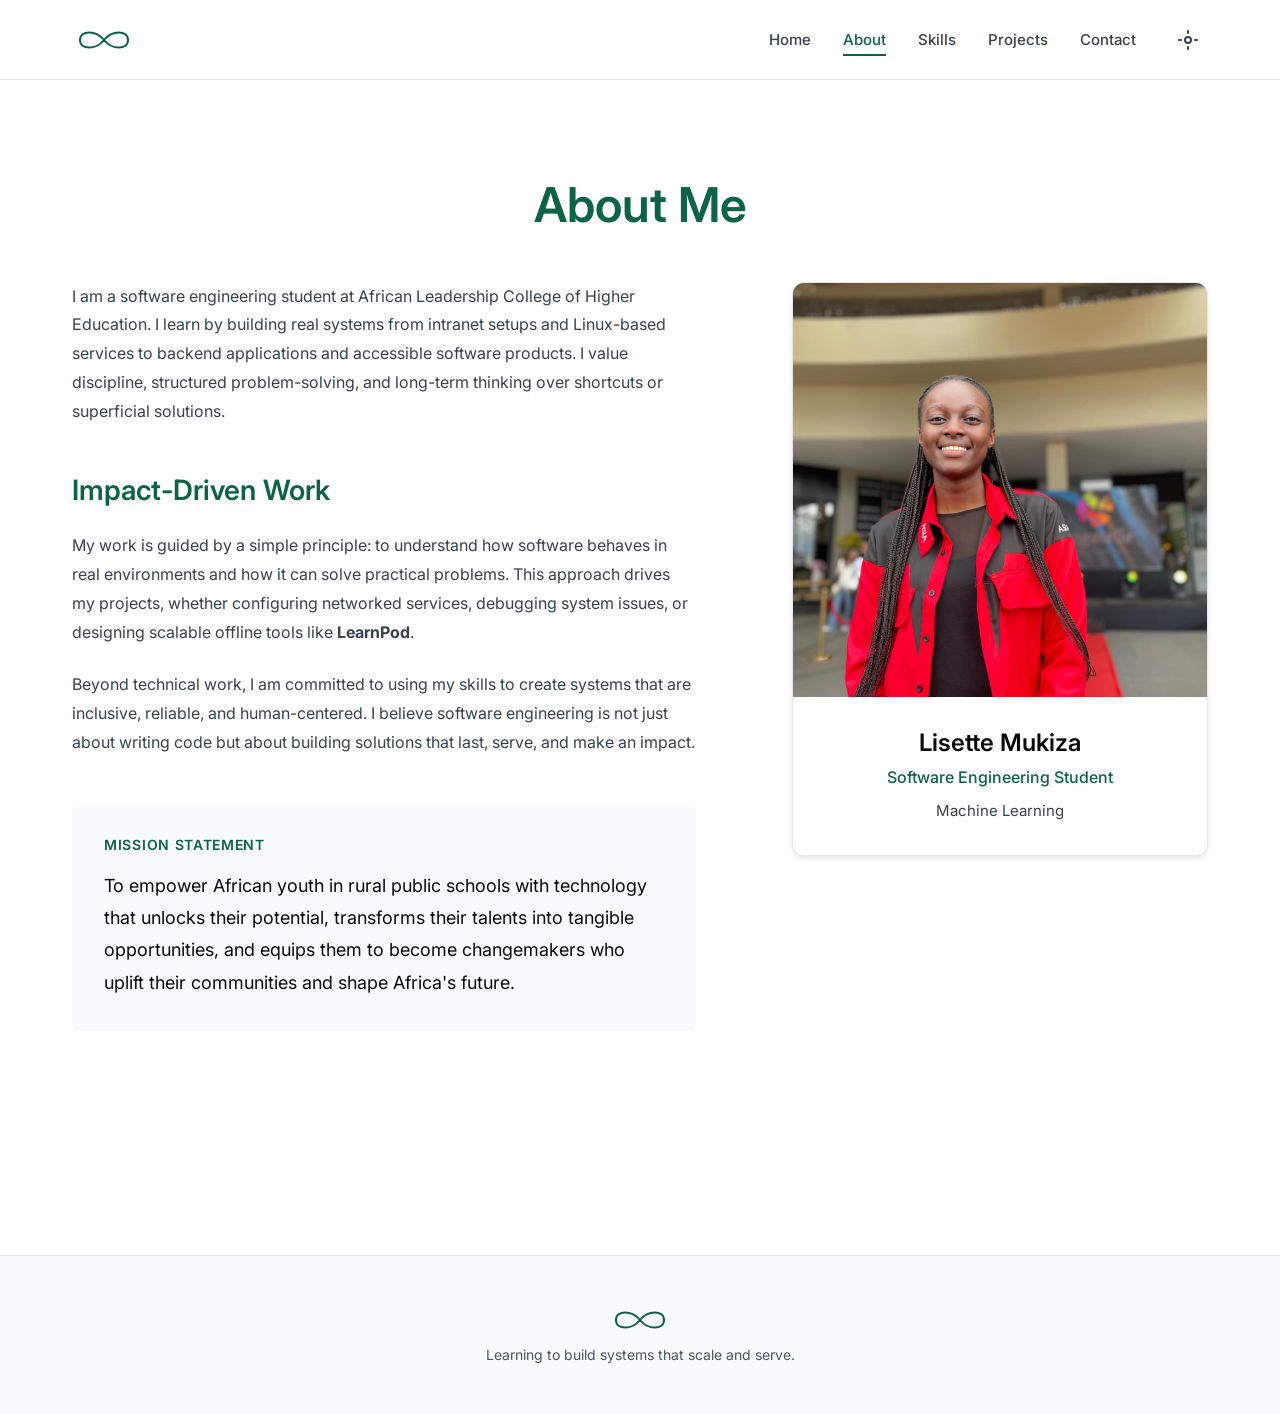
==== about.html @ 666b0af1 "Added all the need code and resources" ====
<!DOCTYPE html>
<html lang="en">
<head>
    <meta charset="UTF-8" />
    <meta name="viewport" content="width=device-width, initial-scale=1.0" />
    <title>About | Lisette</title>

    <link rel="stylesheet" href="styles/main.css" />
    <link rel="stylesheet" href="styles/themes.css" />

    <link rel="preconnect" href="https://fonts.googleapis.com" />
    <link rel="preconnect" href="https://fonts.gstatic.com" crossorigin />
    <link
        href="https://fonts.googleapis.com/css2?family=Inter:wght@300;400;500;600;700&display=swap"
        rel="stylesheet"
    />
</head>

<body>
    <nav class="nav">
        <div class="nav__container">
            <a href="index.html" class="nav__logo">
                <svg
                    width="64"
                    height="32"
                    viewBox="-32 -16 64 32"
                    xmlns="http://www.w3.org/2000/svg"
                >
                    <path
                        d="
                            M -24 0
                            C -24 -10 -8 -10 0 0
                            C 8 10 24 10 24 0
                            C 24 -10 8 -10 0 0
                            C -8 10 -24 10 -24 0
                        "
                        fill="none"
                        stroke="#0d6346"
                        stroke-width="2"
                        stroke-linecap="round"
                        stroke-linejoin="round"
                    />
                </svg>
            </a>

            <div class="nav__links">
                <a href="index.html" class="nav__link">Home</a>
                <a href="about.html" class="nav__link nav__link--active">About</a>
                <a href="skills.html" class="nav__link">Skills</a>
                <a href="projects.html" class="nav__link">Projects</a>
                <a href="contact.html" class="nav__link">Contact</a>

                <button
                    class="theme-toggle"
                    id="themeToggle"
                    aria-label="Toggle dark mode"
                >
                    <svg
                        class="theme-toggle__icon"
                        width="20"
                        height="20"
                        viewBox="0 0 20 20"
                    >
                        <g class="sun">
                            <circle
                                cx="10"
                                cy="10"
                                r="3"
                                stroke="currentColor"
                                stroke-width="2"
                                fill="none"
                            />
                            <line
                                x1="10"
                                y1="1"
                                x2="10"
                                y2="3"
                                stroke="currentColor"
                                stroke-width="2"
                                stroke-linecap="round"
                            />
                            <line
                                x1="10"
                                y1="17"
                                x2="10"
                                y2="19"
                                stroke="currentColor"
                                stroke-width="2"
                                stroke-linecap="round"
                            />
                            <line
                                x1="17"
                                y1="10"
                                x2="19"
                                y2="10"
                                stroke="currentColor"
                                stroke-width="2"
                                stroke-linecap="round"
                            />
                            <line
                                x1="1"
                                y1="10"
                                x2="3"
                                y2="10"
                                stroke="currentColor"
                                stroke-width="2"
                                stroke-linecap="round"
                            />
                        </g>

                        <path
                            class="moon"
                            d="M17 10.5C17 14.366 13.866 17.5 10 17.5C6.134 17.5 3 14.366 3 10.5C3 7.5 5 5 8 4C7 6 7 8 9 10C11 12 13 12 15 11C16 13.5 17 9 17 10.5Z"
                            fill="currentColor"
                            stroke="none"
                        />
                    </svg>
                </button>
            </div>
        </div>
    </nav>

    <main class="page">
        <div class="page__container">
            <h1 class="page__title">About Me</h1>

            <div class="about-grid">
                <div class="about-grid__content">
                    <div class="content-block">
                        <p>
                            I am a software engineering student at African Leadership College of Higher Education.
                            I learn by building real systems from intranet setups and Linux-based services to
                            backend applications and accessible software products. I value discipline, structured
                            problem-solving, and long-term thinking over shortcuts or superficial solutions.
                        </p>
                    </div>

                    <div class="content-block">
                        <h2 class="content-block__title">Impact-Driven Work</h2>

                        <p>
                            My work is guided by a simple principle: to understand how software behaves in real
                            environments and how it can solve practical problems. This approach drives my projects,
                            whether configuring networked services, debugging system issues, or designing scalable
                            offline tools like <strong>LearnPod</strong>.
                        </p>

                        <p>
                            Beyond technical work, I am committed to using my skills to create systems that are
                            inclusive, reliable, and human-centered. I believe software engineering is not just
                            about writing code but about building solutions that last, serve, and make an impact.
                        </p>
                    </div>

                    <div class="mission-box">
                        <h3 class="mission-box__label">Mission Statement</h3>
                        <p class="mission-box__text">
                            To empower African youth in rural public schools with technology that unlocks their
                            potential, transforms their talents into tangible opportunities, and equips them to
                            become changemakers who uplift their communities and shape Africa's future.
                        </p>
                    </div>
                </div>

                <div class="about-grid__visual">
                    <div class="profile-card">
                        <div class="profile-card__image-container">
                            <img
                                src="assets/images/profile.jpeg"
                                alt="Lisette"
                                class="profile-card__image"
                            />
                        </div>

                        <div class="profile-card__info">
                            <h3 class="profile-card__name">Lisette Mukiza</h3>
                            <p class="profile-card__role">Software Engineering Student</p>
                            <p class="profile-card__focus">Machine Learning</p>
                        </div>
                    </div>
                </div>
            </div>
        </div>
    </main>

    <footer class="footer">
        <div class="footer__container">
            <svg
                width="64"
                height="32"
                viewBox="-32 -16 64 32"
                xmlns="http://www.w3.org/2000/svg"
            >
                <path
                    d="
                        M -24 0
                        C -24 -10 -8 -10 0 0
                        C 8 10 24 10 24 0
                        C 24 -10 8 -10 0 0
                        C -8 10 -24 10 -24 0
                    "
                    fill="none"
                    stroke="#0d6346"
                    stroke-width="2"
                    stroke-linecap="round"
                    stroke-linejoin="round"
                />
            </svg>

            <p class="footer__text">
                Learning to build systems that scale and serve.
            </p>
        </div>
    </footer>

    <script src="scripts/main.js"></script>
    <script src="scripts/theme-toggle.js"></script>
</body>
</html>
---- styles/main.css ----
/* ==========================================
   CSS Variables & Root Styles
   ========================================== */

:root {
  --color-primary:#0d6346;
  --color-primary-dark: #1a7253;
  --color-black: #0A0A0A;
  --color-white: #FFFFFF;
  --color-grey-50: #F9FAFB;
  --color-grey-100: #F3F4F6;
  --color-grey-200: #E5E7EB;
  --color-grey-300: #D1D5DB;
  --color-grey-600: #4B5563;
  --color-grey-700: #374151;
  --color-grey-800: #1F2937;
  
  --color-bg: var(--color-white);
  --color-bg-secondary: var(--color-grey-50);
  --color-text-primary: var(--color-black);
  --color-text-secondary: var(--color-grey-700);
  --color-text-muted: var(--color-grey-600);
  --color-border: var(--color-grey-200);
  
  --font-family: 'Inter', -apple-system, BlinkMacSystemFont, 'Segoe UI', sans-serif;
  --font-weight-light: 300;
  --font-weight-normal: 400;
  --font-weight-medium: 500;
  --font-weight-semibold: 600;
  --font-weight-bold: 700;
  
  --spacing-xs: 0.5rem;
  --spacing-sm: 1rem;
  --spacing-md: 1.5rem;
  --spacing-lg: 2rem;
  --spacing-xl: 3rem;
  --spacing-2xl: 4rem;
  --spacing-3xl: 6rem;
  --spacing-4xl: 8rem;
  
  --max-width: 1200px;
  --nav-height: 80px;
  
  --radius-sm: 4px;
  --radius-md: 8px;
  --radius-lg: 12px;
  --radius-xl: 16px;
  
  --transition-fast: 150ms ease;
  --transition-base: 250ms ease;
  --transition-slow: 400ms ease;
  
  --shadow-sm: 0 1px 2px 0 rgba(0, 0, 0, 0.05);
  --shadow-md: 0 4px 6px -1px rgba(0, 0, 0, 0.1);
  --shadow-lg: 0 10px 15px -3px rgba(0, 0, 0, 0.1);
  --shadow-xl: 0 20px 25px -5px rgba(0, 0, 0, 0.1);
}

/* ==========================================
   Base Styles
   ========================================== */

* {
  margin: 0;
  padding: 0;
  box-sizing: border-box;
}

html {
  scroll-behavior: smooth;
  font-size: 16px;
}

body {
  font-family: var(--font-family);
  font-weight: var(--font-weight-normal);
  line-height: 1.6;
  color: var(--color-text-primary);
  background-color: var(--color-bg);
  -webkit-font-smoothing: antialiased;
  -moz-osx-font-smoothing: grayscale;
}

h1, h2, h3, h4 {
  font-weight: var(--font-weight-semibold);
  line-height: 1.2;
  color: var(--color-text-primary);
}

h1 { font-size: 3rem; }
h2 { font-size: 2.25rem; }
h3 { font-size: 1.5rem; }
h4 { font-size: 1.25rem; }

p { margin-bottom: var(--spacing-md); }

a {
  color: inherit;
  text-decoration: none;
  transition: color var(--transition-base);
}

ul {
  list-style: none;
}

button {
  font-family: inherit;
  cursor: pointer;
  border: none;
  background: none;
}

img {
  max-width: 100%;
  height: auto;
  display: block;
}

/* ==========================================
   Navigation
   ========================================== */

.nav {
  position: fixed;
  top: 0;
  left: 0;
  right: 0;
  height: var(--nav-height);
  background-color: var(--color-bg);
  border-bottom: 1px solid var(--color-border);
  z-index: 100;
  transition: background-color var(--transition-base), box-shadow var(--transition-base);
}

.nav__container {
  max-width: var(--max-width);
  margin: 0 auto;
  padding: 0 var(--spacing-lg);
  height: 100%;
  display: flex;
  align-items: center;
  justify-content: space-between;
}

.nav__logo {
  display: flex;
  align-items: center;
  color: var(--color-primary);
  transition: transform var(--transition-base);
}

.nav__logo:hover {
  transform: scale(1.05);
}

.logo-infinity {
  display: block;
}

.nav__links {
  display: flex;
  align-items: center;
  gap: var(--spacing-lg);
}

.nav__link {
  font-size: 0.9375rem;
  font-weight: var(--font-weight-medium);
  color: var(--color-text-secondary);
  position: relative;
}

.nav__link::after {
  content: '';
  position: absolute;
  bottom: -4px;
  left: 0;
  width: 0;
  height: 2px;
  background-color: var(--color-primary);
  transition: width var(--transition-base);
}

.nav__link:hover,
.nav__link--active {
  color: var(--color-primary);
}

.nav__link:hover::after,
.nav__link--active::after {
  width: 100%;
}

.theme-toggle {
  width: 40px;
  height: 40px;
  display: flex;
  align-items: center;
  justify-content: center;
  border-radius: var(--radius-md);
  color: var(--color-text-secondary);
  transition: background-color var(--transition-base), color var(--transition-base);
}

.theme-toggle:hover {
  background-color: var(--color-grey-100);
  color: var(--color-primary);
}

.theme-toggle__icon .moon {
  display: none;
}

/* ==========================================
   Hero Section (Home Page)
   ========================================== */

.hero {
  min-height: 100vh;
  display: flex;
  align-items: center;
  padding-top: var(--nav-height);
  background: linear-gradient(135deg, var(--color-bg) 0%, var(--color-grey-50) 100%);
}

.hero__container {
  max-width: var(--max-width);
  margin: 0 auto;
  padding: var(--spacing-3xl) var(--spacing-lg);
  width: 100%;
}

.hero__content-grid {
  display: grid;
  grid-template-columns: 1.2fr 1fr;
  gap: var(--spacing-3xl);
  align-items: center;
}

.hero__text {
  max-width: 600px;
}

.hero__logo {
  color: var(--color-primary);
  margin-bottom: var(--spacing-lg);
  animation: float 6s ease-in-out infinite;
}

@keyframes float {
  0%, 100% { transform: translateY(0); }
  50% { transform: translateY(-10px); }
}

.infinity-path {
  stroke-dasharray: 400;
  stroke-dashoffset: 400;
  animation: draw 2s ease-out forwards;
}

@keyframes draw {
  to { stroke-dashoffset: 0; }
}

.hero__title {
  font-size: 3.5rem;
  font-weight: var(--font-weight-bold);
  margin-bottom: var(--spacing-sm);
  color: var(--color-text-primary);
}

.hero__subtitle {
  font-size: 1.25rem;
  font-weight: var(--font-weight-medium);
  color: var(--color-primary);
  margin-bottom: var(--spacing-md);
}

.hero__description {
  font-size: 1.125rem;
  color: var(--color-text-secondary);
  line-height: 1.8;
  margin-bottom: var(--spacing-xl);
}

.hero__actions {
  display: flex;
  gap: var(--spacing-md);
}

.hero__image-container {
  position: relative;
  display: flex;
  justify-content: center;
  align-items: center;
}

.hero__image-frame {
  position: relative;
  z-index: 2;
  border-radius: var(--radius-xl);
  overflow: hidden;
  box-shadow: var(--shadow-xl);
  border: 4px solid var(--color-white);
  background-color: var(--color-grey-200);
  aspect-ratio: 3/4;
  width: 100%;
  max-width: 400px;
}

.hero__image {
  width: 100%;
  height: 100%;
  object-fit: cover;
}

.hero__image-bg {
  position: absolute;
  top: 20px;
  right: -20px;
  width: 100%;
  max-width: 400px;
  aspect-ratio: 3/4;
  background: linear-gradient(135deg, var(--color-primary) 0%, #0d6346 100%);
  border-radius: var(--radius-xl);
  z-index: 1;
}

/* ==========================================
   Buttons
   ========================================== */

.btn {
  display: inline-block;
  padding: 0.875rem 2rem;
  font-size: 1rem;
  font-weight: var(--font-weight-medium);
  border-radius: var(--radius-md);
  transition: all var(--transition-base);
  cursor: pointer;
}

.btn--primary {
  background-color: var(--color-primary);
  color: var(--color-white);
}

.btn--primary:hover {
  background-color: var(--color-primary-dark);
  transform: translateY(-2px);
  box-shadow: var(--shadow-lg);
  color: var(--color-white);
}

.btn--secondary {
  border: 2px solid var(--color-primary);
  color: var(--color-primary);
  background-color: transparent;
}

.btn--secondary:hover {
  background-color: var(--color-primary);
  color: var(--color-white);
  transform: translateY(-2px);
}

/* ==========================================
   Page Layout (Inner Pages)
   ========================================== */

.page {
  min-height: 100vh;
  padding-top: var(--nav-height);
  padding-bottom: var(--spacing-4xl);
}

.page__container {
  max-width: var(--max-width);
  margin: 0 auto;
  padding: var(--spacing-3xl) var(--spacing-lg);
}

.page__title {
  font-size: 3rem;
  margin-bottom: var(--spacing-xl);
  text-align: center;
  color: #0d6346;
}

/* ==========================================
   About Page
   ========================================== */

.about-grid {
  display: grid;
  grid-template-columns: 1.5fr 1fr;
  gap: var(--spacing-3xl);
  margin-top: var(--spacing-xl);
}

.content-block {
  margin-bottom: var(--spacing-xl);
}

.content-block__title {
  font-size: 1.75rem;
  margin-bottom: var(--spacing-md);
  color: var(--color-primary);
}

.content-block p {
  color: var(--color-text-secondary);
  line-height: 1.8;
}

.mission-box {
  padding: var(--spacing-lg);
  background-color: var(--color-bg-secondary);
  border-radius: var(--radius-md);
}

.mission-box__label {
  font-size: 0.875rem;
  font-weight: var(--font-weight-semibold);
  text-transform: uppercase;
  letter-spacing: 0.05em;
  color: var(--color-primary);
  margin-bottom: var(--spacing-sm);
}

.mission-box__text {
  font-size: 1.125rem;
  line-height: 1.8;
  color: var(--color-text-primary);
  margin-bottom: 0;
}

.profile-card {
  background-color: var(--color-white);
  border-radius: var(--radius-lg);
  overflow: hidden;
  box-shadow: var(--shadow-md);
  border: 1px solid var(--color-border);
  position: sticky;
  top: calc(var(--nav-height) + var(--spacing-lg));
}

.profile-card__image-container {
  width: 100%;
  aspect-ratio: 1/1;
  background-color: var(--color-grey-100);
  overflow: hidden;
}

.profile-card__image {
  width: 100%;
  height: 100%;
  object-fit: cover;
}

.profile-card__info {
  padding: var(--spacing-lg);
  text-align: center;
}

.profile-card__name {
  font-size: 1.5rem;
  margin-bottom: var(--spacing-xs);
}

.profile-card__role {
  color: var(--color-primary);
  font-weight: var(--font-weight-medium);
  margin-bottom: var(--spacing-xs);
}

.profile-card__focus {
  color: var(--color-text-secondary);
  font-size: 0.9375rem;
  margin-bottom: 0;
}

/* ==========================================
   Skills Page
   ========================================== */

.skills-grid {
  display: grid;
  grid-template-columns: repeat(auto-fit, minmax(320px, 1fr));
  gap: var(--spacing-lg);
  margin-top: var(--spacing-xl);
}

.skill-card {
  padding: var(--spacing-xl);
  background-color: var(--color-white);
  border: 2px solid var(--color-border);
  border-radius: var(--radius-lg);
  transition: all var(--transition-base);
}

.skill-card:hover {
  transform: translateY(-8px);
  box-shadow: var(--shadow-xl);
  border-color: var(--color-primary);
}

.skill-card__icon {
  width: 64px;
  height: 64px;
  display: flex;
  align-items: center;
  justify-content: center;
  background: linear-gradient(135deg, var(--color-primary) 0%, #0d6346 100%);
  border-radius: var(--radius-md);
  color: var(--color-white);
  margin-bottom: var(--spacing-md);
}

.skill-card__title {
  font-size: 1.5rem;
  margin-bottom: var(--spacing-sm);
}

.skill-card__description {
  color: var(--color-text-secondary);
  line-height: 1.7;
  margin-bottom: 0;
}

/* ==========================================
   Projects Page
   ========================================== */

.featured-project {
  background: linear-gradient(135deg, var(--color-grey-50) 0%, var(--color-white) 100%);
  border-radius: var(--radius-lg);
  padding: var(--spacing-2xl);
  margin-bottom: var(--spacing-3xl);
  border: 2px solid var(--color-border);
}

.featured-project__badge {
  display: inline-block;
  padding: 0.375rem 0.875rem;
  font-size: 0.875rem;
  font-weight: var(--font-weight-semibold);
  color: var(--color-white);
  background-color: var(--color-primary);
  border-radius: var(--radius-sm);
  margin-bottom: var(--spacing-md);
}

.featured-project__title {
  font-size: 2.5rem;
  margin-bottom: var(--spacing-sm);
}

.featured-project__tagline {
  font-size: 1.25rem;
  color: var(--color-text-secondary);
  margin-bottom: var(--spacing-xl);
}

.featured-project__section {
  margin-bottom: var(--spacing-lg);
}

.featured-project__section h3 {
  font-size: 1.25rem;
  margin-bottom: var(--spacing-sm);
}

.featured-project__section p {
  color: var(--color-text-secondary);
  line-height: 1.8;
}

.featured-project__section ul {
  list-style: disc;
  padding-left: var(--spacing-lg);
  color: var(--color-text-secondary);
}

.featured-project__section li {
  margin-bottom: var(--spacing-xs);
  line-height: 1.7;
}

.featured-project__tech {
  display: flex;
  flex-wrap: wrap;
  gap: var(--spacing-xs);
  margin-bottom: var(--spacing-lg);
}

.tech-badge {
  padding: 0.5rem 1rem;
  font-size: 0.875rem;
  font-weight: var(--font-weight-medium);
  color: var(--color-white);
  background-color: #0d6346;
  border-radius: var(--radius-sm);
  border: 1px solid #0d6346;
}

.featured-project__link {
  display: inline-block;
  font-weight: var(--font-weight-medium);
  color: var(--color-primary);
  transition: color var(--transition-base);
}

.featured-project__link:hover {
  color: var(--color-primary-dark);
}

.projects-list {
  display: grid;
  gap: var(--spacing-xl);
}

.project-item {
  padding: var(--spacing-xl);
  background-color: var(--color-white);
  border: 2px solid var(--color-border);
  border-radius: var(--radius-lg);
  transition: all var(--transition-base);
}

.project-item:hover {
  transform: translateX(8px);
  box-shadow: var(--shadow-lg);
  border-color: var(--color-primary);
}

.project-item__title {
  font-size: 1.75rem;
  margin-bottom: var(--spacing-sm);
}

.project-item__description {
  color: var(--color-text-secondary);
  line-height: 1.8;
  margin-bottom: var(--spacing-md);
}

.project-item__tech {
  display: flex;
  flex-wrap: wrap;
  gap: var(--spacing-xs);
  margin-bottom: var(--spacing-md);
}

.project-item__link {
  font-weight: var(--font-weight-medium);
  color: var(--color-primary);
  transition: color var(--transition-base);
}

.project-item__link:hover {
  color: var(--color-primary-dark);
}


/* ==========================================
   Contact Page
   ========================================== */

.contact-content {
  max-width: 800px;
  margin: 0 auto;
}

.contact-intro {
  text-align: center;
  margin-bottom: var(--spacing-3xl);
}

.contact-intro__text {
  font-size: 1.125rem;
  color: var(--color-text-secondary);
  line-height: 1.8;
  max-width: 600px;
  margin: 0 auto;
}

.contact-grid {
  display: grid;
  grid-template-columns: repeat(auto-fit, minmax(250px, 1fr));
  gap: var(--spacing-lg);
  margin-bottom: var(--spacing-3xl);
}

.contact-card {
  padding: var(--spacing-xl);
  background-color: var(--color-white);
  border: 2px solid var(--color-border);
  border-radius: var(--radius-lg);
  text-align: center;
  transition: all var(--transition-base);
  cursor: pointer;
}

.contact-card:hover {
  transform: translateY(-8px);
  box-shadow: var(--shadow-xl);
  border-color: var(--color-primary);
}

.contact-card__icon {
  width: 64px;
  height: 64px;
  margin: 0 auto var(--spacing-md);
  display: flex;
  align-items: center;
  justify-content: center;
  background: linear-gradient(135deg, var(--color-primary) 0%, #0d6346 100%);
  border-radius: var(--radius-md);
  color: var(--color-white);
}

.contact-card__title {
  font-size: 1.25rem;
  margin-bottom: var(--spacing-xs);
}

.contact-card__detail {
  color: var(--color-text-secondary);
  margin-bottom: var(--spacing-sm);
}

.contact-card__action {
  display: inline-block;
  font-size: 0.9375rem;
  font-weight: var(--font-weight-medium);
  color: var(--color-primary);
}

.contact-footer {
  text-align: center;
  padding-top: var(--spacing-xl);
  border-top: 1px solid var(--color-border);
}

.contact-footer p {
  color: var(--color-text-secondary);
  margin-bottom: var(--spacing-xs);
}

/* ==========================================
   Footer
   ========================================== */

.footer {
  padding: var(--spacing-xl) var(--spacing-lg);
  background-color: var(--color-bg-secondary);
  border-top: 1px solid var(--color-border);
}

.footer__container {
  max-width: var(--max-width);
  margin: 0 auto;
  text-align: center;
}

.footer__logo {
  color: var(--color-primary);
  margin-bottom: var(--spacing-sm);
}

.footer__text {
  font-size: 0.875rem;
  color: var(--color-text-muted);
  margin-bottom: 0;
}

/* ==========================================
   Responsive Design
   ========================================== */

@media (max-width: 968px) {
  .hero__content-grid {
    grid-template-columns: 1fr;
    gap: var(--spacing-2xl);
  }
  
  .hero__image-container {
    order: -1;
  }
  
  .about-grid {
    grid-template-columns: 1fr;
  }
}

@media (max-width: 768px) {
  html { font-size: 14px; }
  
  .nav__links { gap: var(--spacing-md); }
  .nav__link { font-size: 0.875rem; }
  
  .hero__title { font-size: 2.5rem; }
  .hero__actions { flex-direction: column; width: 100%; }
  .btn { width: 100%; text-align: center; }
  
  .page__title { font-size: 2.25rem; }
  
  .skills-grid { grid-template-columns: 1fr; }
  .contact-grid { grid-template-columns: 1fr; }
  
  .timeline::before { left: 6px; }
  .timeline-item { padding-left: var(--spacing-xl); }
  .timeline-item__marker { left: 0; }
}

@media (max-width: 480px) {
  .nav__container { padding: 0 var(--spacing-md); }
  .nav__links { gap: var(--spacing-sm); }
  .page__container { padding: var(--spacing-2xl) var(--spacing-md); }
}
---- styles/themes.css ----
/* ==========================================
   Dark Theme
   ========================================== */

[data-theme="dark"] {
  /* Dark Mode Colors */
  --color-bg: #0A0A0A;
  --color-bg-secondary: #1A1A1A;
  --color-text-primary: #F9FAFB;
  --color-text-secondary: #D1D5DB;
  --color-text-muted: #9CA3AF;
  --color-border: #2D2D2D;
  
  --color-grey-50: #1F2937;
  --color-grey-100: #1F2937;
  --color-grey-200: #374151;
  
  /* Adjust shadows for dark mode */
  --shadow-sm: 0 1px 2px 0 rgba(0, 0, 0, 0.3);
  --shadow-md: 0 4px 6px -1px rgba(0, 0, 0, 0.4);
  --shadow-lg: 0 10px 15px -3px rgba(0, 0, 0, 0.5);
  --shadow-xl: 0 20px 25px -5px rgba(0, 0, 0, 0.6);
}

/* Theme Toggle Icon States */
[data-theme="dark"] .theme-toggle__icon .sun {
  display: none;
}

[data-theme="dark"] .theme-toggle__icon .moon {
  display: block;
}

/* Dark Mode Specific Component Adjustments */
[data-theme="dark"] .hero {
  background: linear-gradient(135deg, var(--color-bg) 0%, var(--color-bg-secondary) 100%);
}

[data-theme="dark"] .hero__title {
  background: linear-gradient(135deg, var(--color-text-primary) 0%, #1a7253 100%);
  -webkit-background-clip: text;
  -webkit-text-fill-color: transparent;
  background-clip: text;
}

[data-theme="dark"] .hero__image-frame {
  border-color: var(--color-bg);
  background-color: var(--color-grey-200);
}

[data-theme="dark"] .hero__image-bg {
  background: linear-gradient(135deg, var(--color-primary) 0%, rgba(13, 99, 70, 0.8) 100%);
}

[data-theme="dark"] .mission-box {
  background-color: var(--color-bg);
  border-left-color: var(--color-primary);
}

[data-theme="dark"] .skill-card {
  background-color: var(--color-bg);
  border-color: var(--color-border);
}

[data-theme="dark"] .skill-card:hover {
  background-color: var(--color-bg-secondary);
  border-color: var(--color-primary);
}

[data-theme="dark"] .project-card,
[data-theme="dark"] .project-item {
  background-color: var(--color-bg);
  border-color: var(--color-border);
}

[data-theme="dark"] .project-card:hover,
[data-theme="dark"] .project-item:hover {
  background-color: var(--color-bg-secondary);
  border-color: var(--color-primary);
}

[data-theme="dark"] .featured-project {
  background: linear-gradient(135deg, var(--color-bg-secondary) 0%, var(--color-bg) 100%);
  border-color: var(--color-border);
}

[data-theme="dark"] .profile-card {
  background-color: var(--color-bg);
  border-color: var(--color-border);
}

[data-theme="dark"] .profile-card__image-container {
  background-color: var(--color-grey-200);
}

[data-theme="dark"] .about__image-placeholder {
  background: linear-gradient(135deg, #2D2D2D 0%, #1A1A1A 100%);
}

[data-theme="dark"] .contact-card {
  background-color: var(--color-bg);
  border-color: var(--color-border);
}

[data-theme="dark"] .contact-card:hover {
  background-color: var(--color-bg-secondary);
  border-color: var(--color-primary);
}

[data-theme="dark"] .timeline::before {
  background-color: var(--color-border);
}

[data-theme="dark"] .timeline-item__marker {
  border-color: var(--color-bg);
}

[data-theme="dark"] .nav {
  background-color: var(--color-bg);
  border-bottom-color: var(--color-border);
}

[data-theme="dark"] .footer {
  background-color: var(--color-bg-secondary);
  border-top-color: var(--color-border);
}

[data-theme="dark"] .contact-footer {
  border-top-color: var(--color-border);
}

/* Smooth Transitions for Theme Switch */
body,
.nav,
.hero,
.page,
.skill-card,
.project-card,
.project-item,
.featured-project,
.mission-box,
.profile-card,
.contact-card,
.btn,
h1, h2, h3, h4, h5, h6,
p, a, span {
  transition: background-color var(--transition-base), 
              color var(--transition-base), 
              border-color var(--transition-base);
}
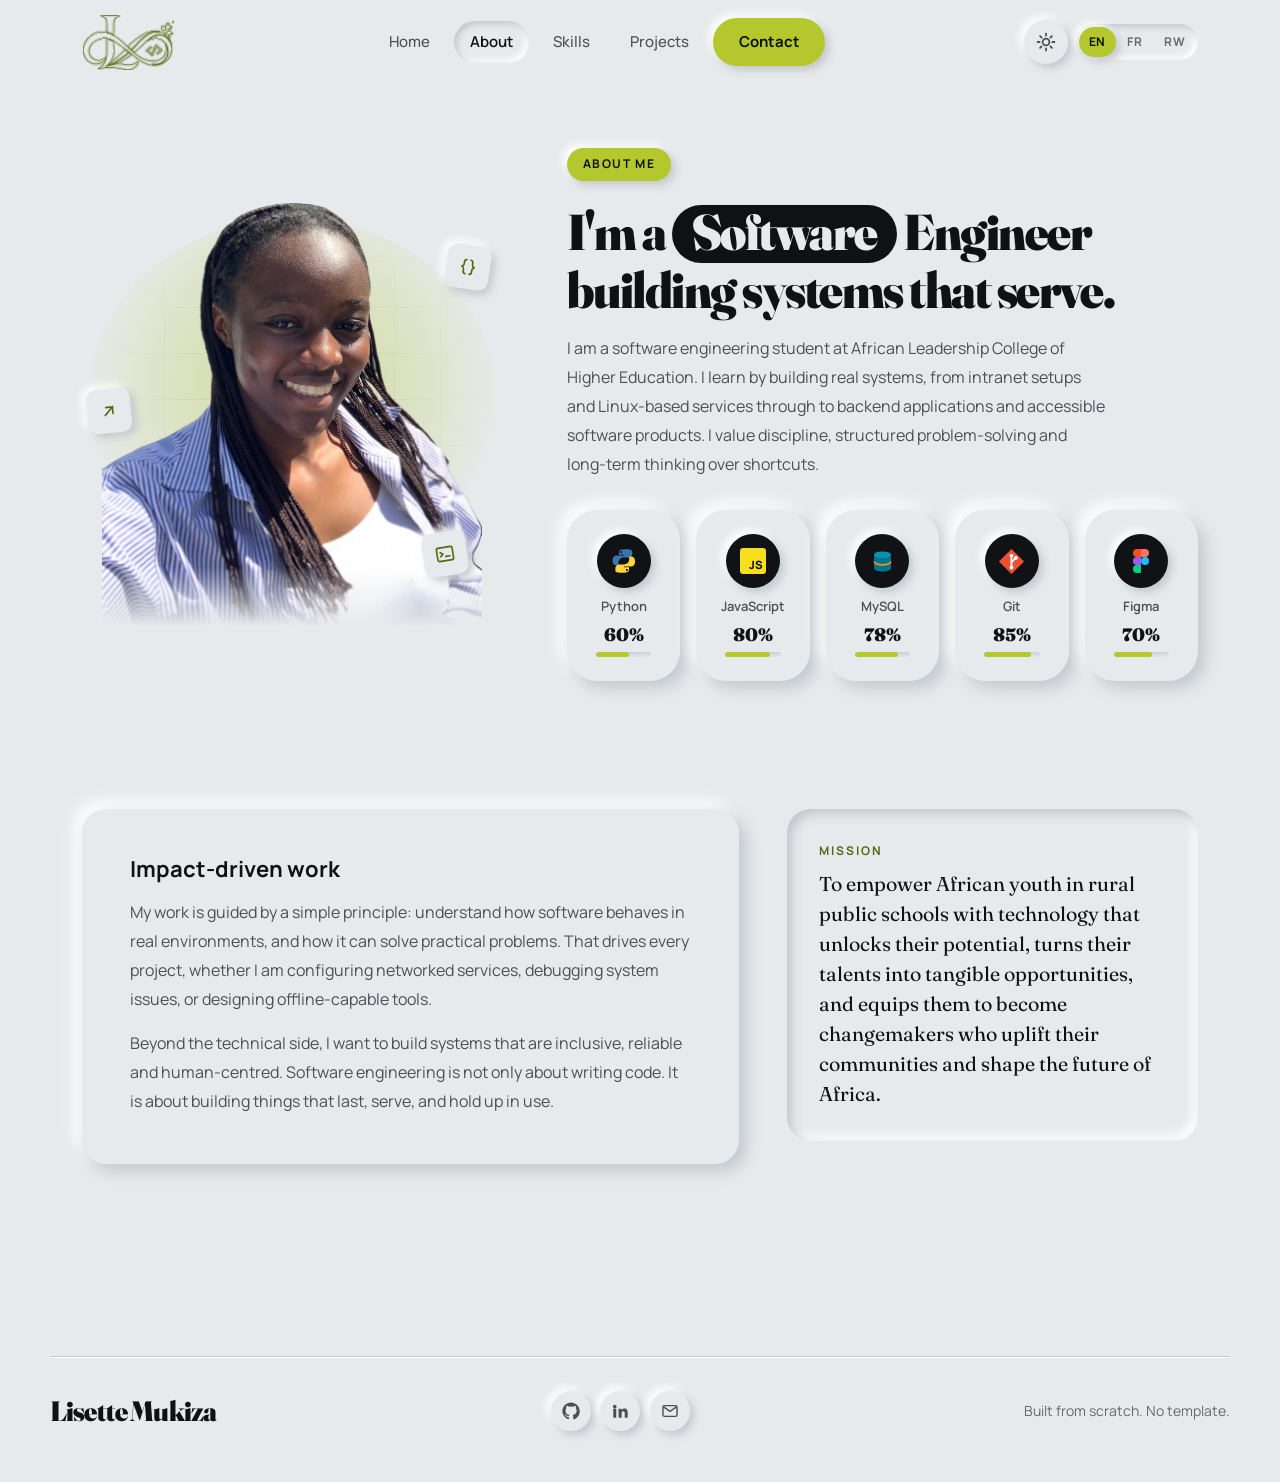
==== commit 632949df: "Added other projects" ====
--- a/about.html
+++ b/about.html
@@ -1,219 +1,253 @@
 <!DOCTYPE html>
-<html lang="en">
+<html lang="en" data-theme="light">
 <head>
-    <meta charset="UTF-8" />
-    <meta name="viewport" content="width=device-width, initial-scale=1.0" />
-    <title>About | Lisette</title>
-
-    <link rel="stylesheet" href="styles/main.css" />
-    <link rel="stylesheet" href="styles/themes.css" />
-
-    <link rel="preconnect" href="https://fonts.googleapis.com" />
-    <link rel="preconnect" href="https://fonts.gstatic.com" crossorigin />
-    <link
-        href="https://fonts.googleapis.com/css2?family=Inter:wght@300;400;500;600;700&display=swap"
-        rel="stylesheet"
-    />
+<meta charset="UTF-8">
+<meta name="viewport" content="width=device-width, initial-scale=1.0">
+<meta name="description" content="How Lisette Mukiza approaches software engineering, and the mission behind the work.">
+<title>About | Lisette Mukiza</title>
+
+<script>
+/* Paint the stored theme before the first frame so the ground colour never
+   flashes from light to dark on load. */
+(function () {
+  try {
+    var stored = localStorage.getItem('theme');
+    if (!stored) {
+      stored = window.matchMedia('(prefers-color-scheme: dark)').matches ? 'dark' : 'light';
+    }
+    document.documentElement.setAttribute('data-theme', stored);
+  } catch (error) {
+    document.documentElement.setAttribute('data-theme', 'light');
+  }
+})();
+</script>
+
+<link rel="preconnect" href="https://fonts.googleapis.com">
+<link rel="preconnect" href="https://fonts.gstatic.com" crossorigin>
+<link href="https://fonts.googleapis.com/css2?family=Fraunces:opsz,wght@9..144,400..900&family=Manrope:wght@400;500;600;700;800&display=swap" rel="stylesheet">
+
+<link rel="stylesheet" href="styles/main.css">
+<link rel="stylesheet" href="styles/themes.css">
 </head>
 
 <body>
-    <nav class="nav">
-        <div class="nav__container">
-            <a href="index.html" class="nav__logo">
-                <svg
-                    width="64"
-                    height="32"
-                    viewBox="-32 -16 64 32"
-                    xmlns="http://www.w3.org/2000/svg"
-                >
-                    <path
-                        d="
-                            M -24 0
-                            C -24 -10 -8 -10 0 0
-                            C 8 10 24 10 24 0
-                            C 24 -10 8 -10 0 0
-                            C -8 10 -24 10 -24 0
-                        "
-                        fill="none"
-                        stroke="#0d6346"
-                        stroke-width="2"
-                        stroke-linecap="round"
-                        stroke-linejoin="round"
-                    />
+<a class="skip-link" href="#main" data-i18n="skip">Skip to content</a>
+
+<svg width="0" height="0" style="position:absolute" aria-hidden="true" focusable="false">
+    <defs>
+        <path id="i-github" d="M12 .5C5.7.5.5 5.7.5 12c0 5.1 3.3 9.4 7.9 10.9.6.1.8-.2.8-.6v-2c-3.2.7-3.9-1.5-3.9-1.5-.5-1.4-1.3-1.7-1.3-1.7-1.1-.7.1-.7.1-.7 1.2.1 1.8 1.2 1.8 1.2 1 1.8 2.7 1.3 3.4 1 .1-.8.4-1.3.7-1.6-2.6-.3-5.3-1.3-5.3-5.7 0-1.3.5-2.3 1.2-3.1-.1-.3-.5-1.5.1-3.1 0 0 1-.3 3.2 1.2a11 11 0 0 1 5.8 0c2.2-1.5 3.2-1.2 3.2-1.2.6 1.6.2 2.8.1 3.1.8.8 1.2 1.8 1.2 3.1 0 4.4-2.7 5.4-5.3 5.7.4.4.8 1.1.8 2.2v3.3c0 .4.2.7.8.6 4.6-1.5 7.9-5.8 7.9-10.9C23.5 5.7 18.3.5 12 .5z"/>
+        <path id="i-linkedin" d="M4.98 3.5a2.5 2.5 0 1 1 0 5 2.5 2.5 0 0 1 0-5zM3 9h4v12H3zM10 9h3.8v1.7h.1c.5-1 1.8-2 3.7-2 4 0 4.7 2.5 4.7 5.8V21h-4v-5.6c0-1.4 0-3.1-1.9-3.1s-2.2 1.5-2.2 3V21h-4z"/>
+        <g id="i-mail"><rect x="2.6" y="4.8" width="18.8" height="14.4" rx="2.2"/><path d="m3.4 6.6 8.6 6 8.6-6"/></g>
+        <g id="i-globe"><circle cx="12" cy="12" r="9.2"/><path d="M2.8 12h18.4M12 2.8c2.4 2.6 3.6 5.7 3.6 9.2s-1.2 6.6-3.6 9.2c-2.4-2.6-3.6-5.7-3.6-9.2S9.6 5.4 12 2.8z"/></g>
+        <path id="i-arrow-out" d="M7 17 17 7M8.5 7H17v8.5"/>
+    </defs>
+</svg>
+
+<nav class="nav">
+    <div class="nav__container">
+        <a href="index.html" class="nav__logo" aria-label="Lisette Mukiza, home"></a>
+
+        <div class="nav__links" id="navLinks">
+            <a href="index.html" class="nav__link" data-nav="home" data-i18n="nav.home">Home</a>
+            <a href="about.html" class="nav__link nav__link--active" data-nav="about" data-i18n="nav.about" aria-current="page">About</a>
+            <a href="skills.html" class="nav__link" data-nav="skills" data-i18n="nav.skills">Skills</a>
+            <a href="projects.html" class="nav__link" data-nav="projects" data-i18n="nav.projects">Projects</a>
+            <a href="contact.html" class="nav__cta" data-nav="contact" data-i18n="nav.contact">Contact</a>
+        </div>
+
+        <div class="nav__actions">
+            <button class="theme-toggle" id="themeToggle" type="button" data-i18n-aria="theme.toDark" aria-label="Switch to dark theme" aria-pressed="false">
+                <svg class="theme-toggle__icon" width="20" height="20" viewBox="0 0 20 20" aria-hidden="true">
+                    <g class="sun" fill="none" stroke="currentColor" stroke-width="1.8" stroke-linecap="round">
+                        <circle cx="10" cy="10" r="3.4"/>
+                        <path d="M10 1.6v2M10 16.4v2M18.4 10h-2M3.6 10h-2M15.9 4.1l-1.4 1.4M5.5 14.5l-1.4 1.4M15.9 15.9l-1.4-1.4M5.5 5.5 4.1 4.1"/>
+                    </g>
+                    <path class="moon" d="M17.2 12.6A7.4 7.4 0 0 1 7.4 2.8a7.4 7.4 0 1 0 9.8 9.8z" fill="currentColor"/>
                 </svg>
-            </a>
-
-            <div class="nav__links">
-                <a href="index.html" class="nav__link">Home</a>
-                <a href="about.html" class="nav__link nav__link--active">About</a>
-                <a href="skills.html" class="nav__link">Skills</a>
-                <a href="projects.html" class="nav__link">Projects</a>
-                <a href="contact.html" class="nav__link">Contact</a>
-
-                <button
-                    class="theme-toggle"
-                    id="themeToggle"
-                    aria-label="Toggle dark mode"
-                >
-                    <svg
-                        class="theme-toggle__icon"
-                        width="20"
-                        height="20"
-                        viewBox="0 0 20 20"
-                    >
-                        <g class="sun">
-                            <circle
-                                cx="10"
-                                cy="10"
-                                r="3"
-                                stroke="currentColor"
-                                stroke-width="2"
-                                fill="none"
-                            />
-                            <line
-                                x1="10"
-                                y1="1"
-                                x2="10"
-                                y2="3"
-                                stroke="currentColor"
-                                stroke-width="2"
-                                stroke-linecap="round"
-                            />
-                            <line
-                                x1="10"
-                                y1="17"
-                                x2="10"
-                                y2="19"
-                                stroke="currentColor"
-                                stroke-width="2"
-                                stroke-linecap="round"
-                            />
-                            <line
-                                x1="17"
-                                y1="10"
-                                x2="19"
-                                y2="10"
-                                stroke="currentColor"
-                                stroke-width="2"
-                                stroke-linecap="round"
-                            />
-                            <line
-                                x1="1"
-                                y1="10"
-                                x2="3"
-                                y2="10"
-                                stroke="currentColor"
-                                stroke-width="2"
-                                stroke-linecap="round"
-                            />
-                        </g>
-
-                        <path
-                            class="moon"
-                            d="M17 10.5C17 14.366 13.866 17.5 10 17.5C6.134 17.5 3 14.366 3 10.5C3 7.5 5 5 8 4C7 6 7 8 9 10C11 12 13 12 15 11C16 13.5 17 9 17 10.5Z"
-                            fill="currentColor"
-                            stroke="none"
-                        />
+            </button>
+
+
+            <div class="lang" role="group" aria-label="Language">
+                <button class="lang__btn" type="button" data-lang="en" aria-pressed="true">EN</button>
+                <button class="lang__btn" type="button" data-lang="fr" aria-pressed="false">FR</button>
+                <button class="lang__btn" type="button" data-lang="rw" aria-pressed="false">RW</button>
+            </div>
+
+            <button class="nav__burger" id="navBurger" type="button" aria-label="Open menu" aria-expanded="false" aria-controls="navLinks">
+                <span></span><span></span><span></span>
+            </button>
+        </div>
+    </div>
+</nav>
+
+<main class="page" id="main">
+    <div class="page__container">
+
+        <section class="intro">
+            <div class="intro__portrait">
+                <img src="assets/images/portrait-about.webp" alt="Lisette Mukiza" width="771" height="860">
+
+                <span class="intro__mark intro__mark--brace" aria-hidden="true">
+                    <svg width="20" height="20" viewBox="0 0 24 24" fill="none" stroke="currentColor" stroke-width="2" stroke-linecap="round" stroke-linejoin="round">
+                        <path d="M9.5 3.5c-2 0-2.5 1.2-2.5 3v2c0 1.6-.9 2.9-2.5 3.5 1.6.6 2.5 1.9 2.5 3.5v2c0 1.8.5 3 2.5 3M14.5 3.5c2 0 2.5 1.2 2.5 3v2c0 1.6.9 2.9 2.5 3.5-1.6.6-2.5 1.9-2.5 3.5v2c0 1.8-.5 3-2.5 3"/>
                     </svg>
-                </button>
+                </span>
+
+                <span class="intro__mark intro__mark--arrow" aria-hidden="true">
+                    <svg width="20" height="20" viewBox="0 0 24 24" fill="none" stroke="currentColor" stroke-width="2" stroke-linecap="round" stroke-linejoin="round">
+                        <path d="M17 7 7 17M16.5 15.5V7.5H8.5"/>
+                    </svg>
+                </span>
+
+                <span class="intro__mark intro__mark--terminal" aria-hidden="true">
+                    <svg width="20" height="20" viewBox="0 0 24 24" fill="none" stroke="currentColor" stroke-width="2" stroke-linecap="round" stroke-linejoin="round">
+                        <rect x="2.5" y="4" width="19" height="16" rx="2"/>
+                        <path d="M6.5 9.5 9.5 12l-3 2.5M12.5 15h5"/>
+                    </svg>
+                </span>
+            </div>
+
+            <div class="intro__body">
+                <span class="pill-badge" data-i18n="about.badge">About me</span>
+
+                <h1 class="intro__title">
+                    <span data-i18n="about.leadIn">I&rsquo;m a</span>
+                    <span class="chip" data-i18n="about.chip">Software</span>
+                    <span data-i18n="about.leadOut">Engineer building systems that serve.</span>
+                </h1>
+
+                <p class="intro__text" data-i18n="about.intro">
+                    I am a software engineering student at African Leadership College of Higher
+                    Education. I learn by building real systems, from intranet setups and
+                    Linux-based services through to backend applications and accessible software
+                    products.
+                </p>
+
+                <ul class="stack">
+                    <li class="stack__item" style="--pct: 60%" data-reveal>
+                        <span class="stack__icon">
+                            <svg width="28" height="28" viewBox="0 0 24 24" aria-hidden="true">
+                                <path fill="#3776AB" d="M11.9 2c-2.4 0-4.2.5-4.2 2.5v2.2h4.4v.6H5.9C3.7 7.3 2.2 8.6 2.2 11.6s1.4 4.3 3.5 4.3h1.6v-2.7c0-2.3 2-4.2 4.3-4.2h4.3c1.8 0 3.2-1.5 3.2-3.3V4.5C19.1 2.7 17.5 2 15.7 2h-3.8zm-2.4 1.4c.5 0 .9.4.9.9s-.4.9-.9.9-.9-.4-.9-.9.4-.9.9-.9z"/>
+                                <path fill="#FFD43B" d="M12.1 22c2.4 0 4.2-.5 4.2-2.5v-2.2h-4.4v-.6h5.9c2.2 0 3.7-1.3 3.7-4.3s-1.4-4.3-3.5-4.3h-1.6v2.7c0 2.3-2 4.2-4.3 4.2H7.8c-1.8 0-3.2 1.5-3.2 3.3v2.2C4.9 21.3 6.5 22 8.3 22h3.8zm2.4-1.4c-.5 0-.9-.4-.9-.9s.4-.9.9-.9.9.4.9.9-.4.9-.9.9z"/>
+                            </svg>
+                        </span>
+                        <span class="stack__name">Python</span>
+                        <span class="stack__pct">60%</span>
+                        <span class="stack__bar" aria-hidden="true"><i></i></span>
+                    </li>
+
+                    <li class="stack__item" style="--pct: 80%" data-reveal>
+                        <span class="stack__icon">
+                            <svg width="26" height="26" viewBox="0 0 24 24" aria-hidden="true">
+                                <rect width="24" height="24" rx="3" fill="#F7DF1E"/>
+                                <text x="21" y="19.5" text-anchor="end" font-family="Manrope, Segoe UI, sans-serif" font-weight="800" font-size="10.5" fill="#101215">JS</text>
+                            </svg>
+                        </span>
+                        <span class="stack__name">JavaScript</span>
+                        <span class="stack__pct">80%</span>
+                        <span class="stack__bar" aria-hidden="true"><i></i></span>
+                    </li>
+
+                    <li class="stack__item" style="--pct: 78%" data-reveal>
+                        <span class="stack__icon">
+                            <svg width="27" height="27" viewBox="0 0 24 24" aria-hidden="true">
+                                <path d="M4.5 6v12c0 1.66 3.36 3 7.5 3s7.5-1.34 7.5-3V6z" fill="#00758F"/>
+                                <ellipse cx="12" cy="6" rx="7.5" ry="3" fill="#0A93AF"/>
+                                <path d="M4.5 12c0 1.66 3.36 3 7.5 3s7.5-1.34 7.5-3" stroke="#F29111" stroke-width="1.5" fill="none"/>
+                            </svg>
+                        </span>
+                        <span class="stack__name">MySQL</span>
+                        <span class="stack__pct">78%</span>
+                        <span class="stack__bar" aria-hidden="true"><i></i></span>
+                    </li>
+
+                    <li class="stack__item" style="--pct: 85%" data-reveal>
+                        <span class="stack__icon">
+                            <svg width="27" height="27" viewBox="0 0 24 24" aria-hidden="true">
+                                <path d="M12 .8 23.2 12 12 23.2.8 12z" fill="#F05032"/>
+                                <g stroke="#fff" stroke-width="1.7" stroke-linecap="round" fill="none">
+                                    <path d="M12 7.4v9.2"/>
+                                    <path d="M12 12.6 15.4 9.2"/>
+                                </g>
+                                <circle cx="12" cy="6.7" r="1.7" fill="#fff"/>
+                                <circle cx="12" cy="17.3" r="1.7" fill="#fff"/>
+                                <circle cx="15.9" cy="8.7" r="1.7" fill="#fff"/>
+                            </svg>
+                        </span>
+                        <span class="stack__name">Git</span>
+                        <span class="stack__pct">85%</span>
+                        <span class="stack__bar" aria-hidden="true"><i></i></span>
+                    </li>
+
+                    <li class="stack__item" style="--pct: 70%" data-reveal>
+                        <span class="stack__icon">
+                            <svg width="24" height="24" viewBox="0 0 24 24" aria-hidden="true">
+                                <g transform="translate(4 0)">
+                                    <path d="M8 0H4a4 4 0 0 0 0 8h4z" fill="#F24E1E"/>
+                                    <path d="M8 0h4a4 4 0 0 1 0 8H8z" fill="#FF7262"/>
+                                    <path d="M8 8H4a4 4 0 0 0 0 8h4z" fill="#A259FF"/>
+                                    <circle cx="12" cy="12" r="4" fill="#1ABCFE"/>
+                                    <path d="M8 16H4a4 4 0 0 0 0 8h4z" fill="#0ACF83"/>
+                                </g>
+                            </svg>
+                        </span>
+                        <span class="stack__name">Figma</span>
+                        <span class="stack__pct">70%</span>
+                        <span class="stack__bar" aria-hidden="true"><i></i></span>
+                    </li>
+                </ul>
+            </div>
+        </section>
+
+        <div class="about-grid">
+            <div class="panel" data-reveal>
+                <h2 class="panel__title" data-i18n="about.panelTitle">Impact-driven work</h2>
+                <p data-i18n="about.p1">My work is guided by a simple principle: understand how software behaves in real environments, and how it can solve practical problems. That drives every project, whether I am configuring networked services, debugging system issues, or designing offline-capable tools.</p>
+                <p data-i18n="about.p2">Beyond the technical side, I want to build systems that are inclusive, reliable and human-centred. Software engineering is not only about writing code. It is about building things that last, serve, and hold up in use.</p>
+            </div>
+
+            <div class="quote-box" data-reveal>
+                <p class="quote-box__label" data-i18n="about.missionLabel">Mission</p>
+                <p class="quote-box__text" data-i18n="about.mission">
+                    To empower African youth in rural public schools with technology that unlocks
+                    their potential, turns their talents into tangible opportunities, and equips
+                    them to become changemakers who uplift their communities and shape the future
+                    of Africa.
+                </p>
             </div>
         </div>
-    </nav>
-
-    <main class="page">
-        <div class="page__container">
-            <h1 class="page__title">About Me</h1>
-
-            <div class="about-grid">
-                <div class="about-grid__content">
-                    <div class="content-block">
-                        <p>
-                            I am a software engineering student at African Leadership College of Higher Education.
-                            I learn by building real systems from intranet setups and Linux-based services to
-                            backend applications and accessible software products. I value discipline, structured
-                            problem-solving, and long-term thinking over shortcuts or superficial solutions.
-                        </p>
-                    </div>
-
-                    <div class="content-block">
-                        <h2 class="content-block__title">Impact-Driven Work</h2>
-
-                        <p>
-                            My work is guided by a simple principle: to understand how software behaves in real
-                            environments and how it can solve practical problems. This approach drives my projects,
-                            whether configuring networked services, debugging system issues, or designing scalable
-                            offline tools like <strong>LearnPod</strong>.
-                        </p>
-
-                        <p>
-                            Beyond technical work, I am committed to using my skills to create systems that are
-                            inclusive, reliable, and human-centered. I believe software engineering is not just
-                            about writing code but about building solutions that last, serve, and make an impact.
-                        </p>
-                    </div>
-
-                    <div class="mission-box">
-                        <h3 class="mission-box__label">Mission Statement</h3>
-                        <p class="mission-box__text">
-                            To empower African youth in rural public schools with technology that unlocks their
-                            potential, transforms their talents into tangible opportunities, and equips them to
-                            become changemakers who uplift their communities and shape Africa's future.
-                        </p>
-                    </div>
-                </div>
-
-                <div class="about-grid__visual">
-                    <div class="profile-card">
-                        <div class="profile-card__image-container">
-                            <img
-                                src="assets/images/profile.jpeg"
-                                alt="Lisette"
-                                class="profile-card__image"
-                            />
-                        </div>
-
-                        <div class="profile-card__info">
-                            <h3 class="profile-card__name">Lisette Mukiza</h3>
-                            <p class="profile-card__role">Software Engineering Student</p>
-                            <p class="profile-card__focus">Machine Learning</p>
-                        </div>
-                    </div>
-                </div>
-            </div>
-        </div>
-    </main>
-
-    <footer class="footer">
-        <div class="footer__container">
-            <svg
-                width="64"
-                height="32"
-                viewBox="-32 -16 64 32"
-                xmlns="http://www.w3.org/2000/svg"
-            >
-                <path
-                    d="
-                        M -24 0
-                        C -24 -10 -8 -10 0 0
-                        C 8 10 24 10 24 0
-                        C 24 -10 8 -10 0 0
-                        C -8 10 -24 10 -24 0
-                    "
-                    fill="none"
-                    stroke="#0d6346"
-                    stroke-width="2"
-                    stroke-linecap="round"
-                    stroke-linejoin="round"
-                />
-            </svg>
-
-            <p class="footer__text">
-                Learning to build systems that scale and serve.
-            </p>
-        </div>
-    </footer>
-
-    <script src="scripts/main.js"></script>
-    <script src="scripts/theme-toggle.js"></script>
+
+    </div>
+</main>
+
+<footer class="footer">
+    <div class="footer__container">
+        <span class="footer__word">Lisette Mukiza</span>
+
+        <ul class="footer__social">
+            <li>
+                <a href="https://github.com/lisette-lachiever" target="_blank" rel="noopener noreferrer" aria-label="GitHub">
+                    <svg width="18" height="18" viewBox="0 0 24 24" fill="currentColor" aria-hidden="true"><use href="#i-github"/></svg>
+                </a>
+            </li>
+            <li>
+                <a href="https://linkedin.com/in/lisette-mukiza" target="_blank" rel="noopener noreferrer" aria-label="LinkedIn">
+                    <svg width="18" height="18" viewBox="0 0 24 24" fill="currentColor" aria-hidden="true"><use href="#i-linkedin"/></svg>
+                </a>
+            </li>
+            <li>
+                <a href="mailto:mukizalisette@gmail.com" aria-label="Email">
+                    <svg width="18" height="18" viewBox="0 0 24 24" fill="none" stroke="currentColor" stroke-width="1.9" aria-hidden="true"><use href="#i-mail"/></svg>
+                </a>
+            </li>
+        </ul>
+
+        <p class="footer__note" data-i18n="footer.note">Built from scratch. No template.</p>
+    </div>
+</footer>
+
+<script src="scripts/i18n.js"></script>
+<script src="scripts/theme-toggle.js"></script>
+<script src="scripts/main.js"></script>
 </body>
-</html>+</html>
--- a/styles/main.css
+++ b/styles/main.css
@@ -1,822 +1,2105 @@
-/* ==========================================
-   CSS Variables & Root Styles
-   ========================================== */
+/* ==========================================================================
+   Lisette Mukiza - portfolio UI
+   Soft-relief (neumorphic) design system.
+
+   The whole surface language is built from one rule: every panel is the same
+   colour as the page, and only two shadows separate it from the ground - a
+   light one up-left, a dark one down-right. Nothing here uses a border to
+   fake depth, because mixing borders with relief reads as a template.
+   ========================================================================== */
 
 :root {
-  --color-primary:#0d6346;
-  --color-primary-dark: #1a7253;
-  --color-black: #0A0A0A;
-  --color-white: #FFFFFF;
-  --color-grey-50: #F9FAFB;
-  --color-grey-100: #F3F4F6;
-  --color-grey-200: #E5E7EB;
-  --color-grey-300: #D1D5DB;
-  --color-grey-600: #4B5563;
-  --color-grey-700: #374151;
-  --color-grey-800: #1F2937;
-  
-  --color-bg: var(--color-white);
-  --color-bg-secondary: var(--color-grey-50);
-  --color-text-primary: var(--color-black);
-  --color-text-secondary: var(--color-grey-700);
-  --color-text-muted: var(--color-grey-600);
-  --color-border: var(--color-grey-200);
-  
-  --font-family: 'Inter', -apple-system, BlinkMacSystemFont, 'Segoe UI', sans-serif;
-  --font-weight-light: 300;
-  --font-weight-normal: 400;
-  --font-weight-medium: 500;
-  --font-weight-semibold: 600;
-  --font-weight-bold: 700;
-  
-  --spacing-xs: 0.5rem;
-  --spacing-sm: 1rem;
-  --spacing-md: 1.5rem;
-  --spacing-lg: 2rem;
-  --spacing-xl: 3rem;
-  --spacing-2xl: 4rem;
-  --spacing-3xl: 6rem;
-  --spacing-4xl: 8rem;
-  
-  --max-width: 1200px;
-  --nav-height: 80px;
-  
-  --radius-sm: 4px;
-  --radius-md: 8px;
-  --radius-lg: 12px;
-  --radius-xl: 16px;
-  
-  --transition-fast: 150ms ease;
-  --transition-base: 250ms ease;
-  --transition-slow: 400ms ease;
-  
-  --shadow-sm: 0 1px 2px 0 rgba(0, 0, 0, 0.05);
-  --shadow-md: 0 4px 6px -1px rgba(0, 0, 0, 0.1);
-  --shadow-lg: 0 10px 15px -3px rgba(0, 0, 0, 0.1);
-  --shadow-xl: 0 20px 25px -5px rgba(0, 0, 0, 0.1);
-}
-
-/* ==========================================
-   Base Styles
-   ========================================== */
-
-* {
+  /* --- Ink ------------------------------------------------------------- */
+  --ink:            #101112;
+  --ink-soft:       #4B5054;
+  --ink-muted:      #63696D;
+
+  /* --- Ground ----------------------------------------------------------
+     Relief needs a mid-light ground. Pure white cannot cast a light-side
+     highlight, so the base sits a few steps down from it.                */
+  --ground:         #E7EAEC;
+  --ground-high:    #EDEFF1;
+
+  /* --- Accent ----------------------------------------------------------
+     Olive taken from the hero reference. It carries fills and display type;
+     --accent-ink is the darkened cut used whenever accent has to be read as
+     small text, since the raw olive is far too light for body contrast.  */
+  --accent:         #B4C82E;
+  --accent-bright:  #C6DB3C;
+  --accent-deep:    #8CA01C;
+  --accent-ink:     #5A6610;
+
+  /* --- Relief ----------------------------------------------------------- */
+  --relief-light:   #FFFFFF;
+  --relief-dark:    #C2C7CC;
+
+  --lift-sm: 4px 4px 8px var(--relief-dark), -4px -4px 8px var(--relief-light);
+  --lift-md: 7px 7px 16px var(--relief-dark), -7px -7px 16px var(--relief-light);
+  --lift-lg: 12px 12px 26px var(--relief-dark), -12px -12px 26px var(--relief-light);
+  --sink-sm: inset 3px 3px 6px var(--relief-dark), inset -3px -3px 6px var(--relief-light);
+  --sink-md: inset 5px 5px 11px var(--relief-dark), inset -5px -5px 11px var(--relief-light);
+
+  /* --- Type ------------------------------------------------------------- */
+  --font-ui:      'Manrope', -apple-system, BlinkMacSystemFont, 'Segoe UI', sans-serif;
+  --font-display: 'Fraunces', 'Iowan Old Style', 'Palatino Linotype', Georgia, serif;
+
+  --w-normal: 400;
+  --w-medium: 500;
+  --w-semi: 600;
+  --w-bold: 700;
+  --w-black: 900;
+
+  /* --- Space ------------------------------------------------------------ */
+  --s-xs: 0.5rem;
+  --s-sm: 1rem;
+  --s-md: 1.5rem;
+  --s-lg: 2rem;
+  --s-xl: 3rem;
+  --s-2xl: 4rem;
+  --s-3xl: 6rem;
+  --s-4xl: 8rem;
+
+  --max-width: 1180px;
+  --nav-height: 84px;
+
+  /* Relief reads best on generous radii - tight corners flatten the shadow. */
+  --r-sm: 10px;
+  --r-md: 16px;
+  --r-lg: 24px;
+  --r-pill: 999px;
+
+  --t-base: 260ms cubic-bezier(.4, 0, .2, 1);
+  --t-slow: 460ms cubic-bezier(.2, .7, .3, 1);
+
+  /* Hero backdrop */
+  --grid-line: rgba(16, 17, 18, .055);
+
+  /* Journey road */
+  --road:       #14181A;
+  --road-edge:  #2A3033;
+  --road-dash:  #F3F5F6;
+
+  /* Three-step pin ramp, all cut from the one accent hue. */
+  --pin-1: #7E9012;
+  --pin-2: #A3B824;
+  --pin-3: #C6DB3C;
+  --pin-face: #101112;
+}
+
+/* ==========================================================================
+   Base
+   ========================================================================== */
+
+*,
+*::before,
+*::after {
   margin: 0;
   padding: 0;
   box-sizing: border-box;
 }
 
 html {
+  font-size: 16px;
   scroll-behavior: smooth;
-  font-size: 16px;
+  scroll-padding-top: calc(var(--nav-height) + var(--s-sm));
 }
 
 body {
-  font-family: var(--font-family);
-  font-weight: var(--font-weight-normal);
-  line-height: 1.6;
-  color: var(--color-text-primary);
-  background-color: var(--color-bg);
+  font-family: var(--font-ui);
+  font-weight: var(--w-normal);
+  font-size: 1rem;
+  line-height: 1.65;
+  color: var(--ink);
+  background-color: var(--ground);
   -webkit-font-smoothing: antialiased;
   -moz-osx-font-smoothing: grayscale;
 }
 
-h1, h2, h3, h4 {
-  font-weight: var(--font-weight-semibold);
-  line-height: 1.2;
-  color: var(--color-text-primary);
-}
-
-h1 { font-size: 3rem; }
-h2 { font-size: 2.25rem; }
-h3 { font-size: 1.5rem; }
-h4 { font-size: 1.25rem; }
-
-p { margin-bottom: var(--spacing-md); }
+img {
+  display: block;
+  max-width: 100%;
+  height: auto;
+}
+
+ul { list-style: none; }
 
 a {
   color: inherit;
   text-decoration: none;
-  transition: color var(--transition-base);
-}
-
-ul {
-  list-style: none;
+  transition: color var(--t-base);
 }
 
 button {
-  font-family: inherit;
-  cursor: pointer;
+  font: inherit;
+  color: inherit;
   border: none;
   background: none;
-}
-
-img {
-  max-width: 100%;
-  height: auto;
-  display: block;
-}
-
-/* ==========================================
+  cursor: pointer;
+}
+
+:focus-visible {
+  outline: 3px solid var(--accent-deep);
+  outline-offset: 3px;
+  border-radius: var(--r-sm);
+}
+
+/* Skip link - relief styling would only get in the way here. */
+.skip-link {
+  position: absolute;
+  top: -100px;
+  left: var(--s-sm);
+  z-index: 200;
+  padding: 0.75rem 1.25rem;
+  border-radius: var(--r-sm);
+  background-color: var(--ink);
+  color: var(--ground-high);
+  font-weight: var(--w-semi);
+  transition: top var(--t-base);
+}
+
+.skip-link:focus {
+  top: var(--s-sm);
+}
+
+/* ==========================================================================
+   Typography
+   ========================================================================== */
+
+h1, h2, h3, h4 {
+  line-height: 1.15;
+  color: var(--ink);
+  font-weight: var(--w-semi);
+}
+
+.display {
+  font-family: var(--font-display);
+  font-weight: var(--w-black);
+  font-variation-settings: 'opsz' 144;
+  letter-spacing: -0.02em;
+  line-height: 0.9;
+}
+
+.eyebrow {
+  font-size: 0.8125rem;
+  font-weight: var(--w-bold);
+  letter-spacing: 0.18em;
+  text-transform: uppercase;
+  color: var(--accent-ink);
+}
+
+.lede {
+  font-size: 1.0625rem;
+  color: var(--ink-soft);
+  line-height: 1.8;
+}
+
+/* ==========================================================================
+   Relief primitives
+   Reused everywhere rather than re-declaring shadows per component.
+   ========================================================================== */
+
+.relief {
+  background-color: var(--ground);
+  border-radius: var(--r-md);
+  box-shadow: var(--lift-md);
+}
+
+.relief--sunk {
+  background-color: var(--ground);
+  border-radius: var(--r-md);
+  box-shadow: var(--sink-md);
+}
+
+/* Anything clickable presses in on :active. That press is the whole point of
+   the style, so it is defined once and inherited. */
+.pressable {
+  transition: box-shadow var(--t-base), transform var(--t-base), color var(--t-base);
+}
+
+.pressable:hover {
+  box-shadow: var(--lift-lg);
+}
+
+.pressable:active {
+  box-shadow: var(--sink-sm);
+  transform: translateY(1px);
+}
+
+/* ==========================================================================
    Navigation
-   ========================================== */
+   ========================================================================== */
 
 .nav {
   position: fixed;
-  top: 0;
-  left: 0;
-  right: 0;
+  inset: 0 0 auto 0;
+  z-index: 100;
   height: var(--nav-height);
-  background-color: var(--color-bg);
-  border-bottom: 1px solid var(--color-border);
-  z-index: 100;
-  transition: background-color var(--transition-base), box-shadow var(--transition-base);
+  display: flex;
+  align-items: center;
+  background-color: var(--ground);
+  transition: box-shadow var(--t-base);
+}
+
+.nav--scrolled {
+  box-shadow: 0 6px 20px -8px var(--relief-dark);
 }
 
 .nav__container {
+  width: 100%;
   max-width: var(--max-width);
   margin: 0 auto;
-  padding: 0 var(--spacing-lg);
-  height: 100%;
+  padding: 0 var(--s-lg);
   display: flex;
   align-items: center;
   justify-content: space-between;
-}
-
+  gap: var(--s-md);
+}
+
+/* The mark is line art supplied as artwork. It is applied as a mask rather
+   than an image so it takes the theme colour, and the alpha was gamma-lifted
+   when it was downscaled - a 1px stroke otherwise averages away to nothing at
+   this size. Shipped at 2x for high-density screens. */
 .nav__logo {
-  display: flex;
-  align-items: center;
-  color: var(--color-primary);
-  transition: transform var(--transition-base);
-}
-
-.nav__logo:hover {
-  transform: scale(1.05);
-}
-
-.logo-infinity {
   display: block;
-}
+  width: 92px;
+  height: 55px;
+  flex-shrink: 0;
+  -webkit-mask: url('../assets/images/logo-mark.png') center / contain no-repeat;
+  mask: url('../assets/images/logo-mark.png') center / contain no-repeat;
+  transition: background-color var(--t-base), transform var(--t-base);
+}
+
+/* Colour is applied only where masking works, so a browser without mask
+   support shows nothing rather than a solid green rectangle. */
+@supports ((-webkit-mask-image: url('#m')) or (mask-image: url('#m'))) {
+  .nav__logo { background-color: var(--accent-ink); }
+  .nav__logo:hover { background-color: var(--accent-deep); }
+}
+
+.nav__logo:active { transform: translateY(1px); }
 
 .nav__links {
   display: flex;
   align-items: center;
-  gap: var(--spacing-lg);
+  gap: var(--s-xs);
 }
 
 .nav__link {
+  position: relative;
+  padding: 0.55rem 1rem;
+  border-radius: var(--r-pill);
   font-size: 0.9375rem;
-  font-weight: var(--font-weight-medium);
-  color: var(--color-text-secondary);
-  position: relative;
-}
-
-.nav__link::after {
-  content: '';
-  position: absolute;
-  bottom: -4px;
-  left: 0;
-  width: 0;
-  height: 2px;
-  background-color: var(--color-primary);
-  transition: width var(--transition-base);
-}
-
-.nav__link:hover,
+  font-weight: var(--w-medium);
+  color: var(--ink-soft);
+  transition: color var(--t-base), box-shadow var(--t-base);
+}
+
+.nav__link:hover {
+  color: var(--ink);
+}
+
+/* The current page is pressed into the surface - no underline needed. */
 .nav__link--active {
-  color: var(--color-primary);
-}
-
-.nav__link:hover::after,
-.nav__link--active::after {
-  width: 100%;
-}
-
-.theme-toggle {
-  width: 40px;
-  height: 40px;
+  color: var(--ink);
+  font-weight: var(--w-semi);
+  box-shadow: var(--sink-sm);
+}
+
+.nav__cta {
+  padding: 0.7rem 1.6rem;
+  border-radius: var(--r-pill);
+  background-color: var(--accent);
+  color: var(--ink);
+  font-size: 0.9375rem;
+  font-weight: var(--w-bold);
+  box-shadow: var(--lift-sm);
+  transition: box-shadow var(--t-base), background-color var(--t-base), transform var(--t-base);
+}
+
+.nav__cta:hover {
+  background-color: var(--accent-bright);
+  box-shadow: var(--lift-md);
+}
+
+.nav__cta:active {
+  box-shadow: var(--sink-sm);
+  transform: translateY(1px);
+}
+
+.nav__actions {
   display: flex;
   align-items: center;
+  gap: 0.5rem;
+  flex-shrink: 0;
+}
+
+.theme-toggle {
+  display: grid;
+  place-items: center;
+  width: 44px;
+  height: 44px;
+  flex-shrink: 0;
+  border-radius: var(--r-pill);
+  background-color: var(--ground);
+  color: var(--ink-soft);
+  box-shadow: var(--lift-sm);
+  transition: box-shadow var(--t-base), color var(--t-base);
+}
+
+.theme-toggle:hover {
+  color: var(--accent-ink);
+}
+
+.theme-toggle:active {
+  box-shadow: var(--sink-sm);
+}
+
+.theme-toggle__icon .moon { display: none; }
+
+/* Mobile menu button - hidden until the links collapse. */
+.nav__burger {
+  display: none;
+  width: 44px;
+  height: 44px;
+  place-items: center;
+  border-radius: var(--r-pill);
+  background-color: var(--ground);
+  box-shadow: var(--lift-sm);
+}
+
+.nav__burger { position: relative; }
+
+.nav__burger span {
+  position: absolute;
+  left: 50%;
+  width: 18px;
+  height: 2px;
+  margin-left: -9px;
+  border-radius: 2px;
+  background-color: var(--ink);
+  transition: transform var(--t-base), opacity var(--t-base);
+}
+
+.nav__burger span:nth-child(1) { top: 15px; }
+.nav__burger span:nth-child(2) { top: 21px; }
+.nav__burger span:nth-child(3) { top: 27px; }
+
+.nav__burger[aria-expanded="true"] span:nth-child(1) {
+  transform: translateY(6px) rotate(45deg);
+}
+.nav__burger[aria-expanded="true"] span:nth-child(2) { opacity: 0; }
+.nav__burger[aria-expanded="true"] span:nth-child(3) {
+  transform: translateY(-6px) rotate(-45deg);
+}
+
+/* ==========================================================================
+   Buttons
+   ========================================================================== */
+
+.btn {
+  display: inline-flex;
+  align-items: center;
   justify-content: center;
-  border-radius: var(--radius-md);
-  color: var(--color-text-secondary);
-  transition: background-color var(--transition-base), color var(--transition-base);
-}
-
-.theme-toggle:hover {
-  background-color: var(--color-grey-100);
-  color: var(--color-primary);
-}
-
-.theme-toggle__icon .moon {
-  display: none;
-}
-
-/* ==========================================
-   Hero Section (Home Page)
-   ========================================== */
+  gap: 0.6rem;
+  padding: 0.95rem 2rem;
+  border-radius: var(--r-pill);
+  font-size: 1rem;
+  font-weight: var(--w-bold);
+  background-color: var(--ground);
+  color: var(--ink);
+  box-shadow: var(--lift-md);
+  transition: box-shadow var(--t-base), background-color var(--t-base),
+              color var(--t-base), transform var(--t-base);
+}
+
+.btn:hover { box-shadow: var(--lift-lg); }
+
+.btn:active {
+  box-shadow: var(--sink-sm);
+  transform: translateY(1px);
+}
+
+.btn--accent {
+  background-color: var(--accent);
+  color: var(--ink);
+}
+
+.btn--accent:hover { background-color: var(--accent-bright); }
+
+.btn__icon {
+  flex-shrink: 0;
+  transition: transform var(--t-base);
+}
+
+.btn:hover .btn__icon { transform: translate(2px, 2px); }
+
+/* ==========================================================================
+   Hero
+   Three columns: name + role on the left, portrait in the middle, tagline
+   and call to action on the right. The surname is taken out of flow and
+   dropped bottom-right so it crosses the portrait.
+   ========================================================================== */
 
 .hero {
-  min-height: 100vh;
+  position: relative;
+  overflow: hidden;
+  padding-top: var(--nav-height);
+  min-height: 100svh;
   display: flex;
   align-items: center;
-  padding-top: var(--nav-height);
-  background: linear-gradient(135deg, var(--color-bg) 0%, var(--color-grey-50) 100%);
+}
+
+/* Dot-ruled ground, faded out at the edges so it never fights the type. */
+.hero__backdrop {
+  position: absolute;
+  inset: 0;
+  pointer-events: none;
+  background-image:
+    linear-gradient(to right, var(--grid-line) 1px, transparent 1px),
+    linear-gradient(to bottom, var(--grid-line) 1px, transparent 1px);
+  background-size: 58px 58px;
+  -webkit-mask-image: radial-gradient(ellipse 78% 68% at 50% 46%, #000 42%, transparent 82%);
+  mask-image: radial-gradient(ellipse 78% 68% at 50% 46%, #000 42%, transparent 82%);
 }
 
 .hero__container {
+  position: relative;
+  z-index: 1;
+  width: 100%;
   max-width: var(--max-width);
   margin: 0 auto;
-  padding: var(--spacing-3xl) var(--spacing-lg);
-  width: 100%;
-}
-
-.hero__content-grid {
+  padding: var(--s-2xl) var(--s-lg);
+}
+
+.hero__stage {
+  position: relative;
   display: grid;
-  grid-template-columns: 1.2fr 1fr;
-  gap: var(--spacing-3xl);
+  grid-template-columns: minmax(0, 1.05fr) minmax(290px, 400px) minmax(0, 1fr);
   align-items: center;
-}
-
-.hero__text {
-  max-width: 600px;
-}
-
-.hero__logo {
-  color: var(--color-primary);
-  margin-bottom: var(--spacing-lg);
-  animation: float 6s ease-in-out infinite;
-}
-
-@keyframes float {
-  0%, 100% { transform: translateY(0); }
-  50% { transform: translateY(-10px); }
-}
-
-.infinity-path {
-  stroke-dasharray: 400;
-  stroke-dashoffset: 400;
-  animation: draw 2s ease-out forwards;
-}
-
-@keyframes draw {
-  to { stroke-dashoffset: 0; }
-}
-
-.hero__title {
-  font-size: 3.5rem;
-  font-weight: var(--font-weight-bold);
-  margin-bottom: var(--spacing-sm);
-  color: var(--color-text-primary);
-}
-
-.hero__subtitle {
-  font-size: 1.25rem;
-  font-weight: var(--font-weight-medium);
-  color: var(--color-primary);
-  margin-bottom: var(--spacing-md);
-}
-
-.hero__description {
-  font-size: 1.125rem;
-  color: var(--color-text-secondary);
-  line-height: 1.8;
-  margin-bottom: var(--spacing-xl);
-}
-
-.hero__actions {
+  column-gap: var(--s-2xl);
+  min-height: 640px;
+}
+
+/* --- Name ----------------------------------------------------------------
+   Both halves are one h1 for screen readers; the visual split is presentation
+   only, so the surname is positioned rather than reordered in the markup.  */
+
+.hero__name {
+  margin: 0 0 var(--s-sm);
+}
+
+.hero__first,
+.hero__last {
+  display: block;
+  font-family: var(--font-display);
+  font-weight: var(--w-black);
+  font-variation-settings: 'opsz' 144;
+  line-height: 0.95;
+  letter-spacing: -0.03em;
+  white-space: nowrap;
+}
+
+.hero__first {
+  position: relative;
+  z-index: 3;
+  font-size: clamp(3.5rem, 10.5vw, 9rem);
+  color: var(--ink);
+  margin-left: -0.05em;
+}
+
+.hero__last {
+  position: absolute;
+  right: -0.03em;
+  bottom: -0.42em;
+  z-index: 3;
+  font-size: clamp(3.5rem, 10.5vw, 9rem);
+  color: var(--accent);
+  pointer-events: none;
+}
+
+.hero__col {
+  z-index: 3;
   display: flex;
-  gap: var(--spacing-md);
-}
-
-.hero__image-container {
+  flex-direction: column;
+}
+
+.hero__col--left {
+  align-items: flex-start;
+  gap: var(--s-xl);
+}
+
+.hero__col--right {
+  align-items: flex-start;
+  gap: var(--s-lg);
+  padding-bottom: var(--s-3xl);
+}
+
+/* --- Role badge and its arrow -------------------------------------------- */
+
+.hero__role {
   position: relative;
   display: flex;
-  justify-content: center;
   align-items: center;
-}
-
-.hero__image-frame {
+  padding-left: 64px;
+}
+
+/* Hand-drawn arrow. The path is deliberately uneven - a mathematically clean
+   curve here is the tell that nobody drew it. */
+.hero__arrow {
+  position: absolute;
+  left: 2px;
+  top: -6px;
+  width: 58px;
+  height: 58px;
+  color: var(--ink);
+}
+
+.hero__badge {
+  display: inline-block;
+  padding: 0.6rem 1.35rem;
+  border-radius: var(--r-pill);
+  background-color: var(--accent);
+  color: var(--ink);
+  font-size: 0.9375rem;
+  font-weight: var(--w-semi);
+  box-shadow: var(--lift-sm);
+}
+
+/* --- Socials -------------------------------------------------------------- */
+
+.hero__social {
+  display: flex;
+  align-items: center;
+  gap: var(--s-sm);
+}
+
+.hero__social-link {
+  display: grid;
+  place-items: center;
+  width: 48px;
+  height: 48px;
+  border-radius: var(--r-pill);
+  background-color: var(--ground);
+  color: var(--ink);
+  box-shadow: var(--lift-sm);
+  transition: box-shadow var(--t-base), color var(--t-base), transform var(--t-base);
+}
+
+.hero__social-link:hover {
+  color: var(--accent-ink);
+  box-shadow: var(--lift-md);
+  transform: translateY(-2px);
+}
+
+.hero__social-link:active {
+  box-shadow: var(--sink-sm);
+  transform: translateY(1px);
+}
+
+/* --- Portrait ------------------------------------------------------------
+   Arched frame. The photo is a normal rectangular shot, so the bottom edge
+   is masked into the ground to imitate a cutout without needing one. Drop a
+   background-removed PNG in at the same path and it still works.          */
+
+.hero__portrait {
   position: relative;
   z-index: 2;
-  border-radius: var(--radius-xl);
+  justify-self: center;
+  align-self: end;
+  width: 100%;
+  max-width: 378px;
+}
+
+.hero__portrait img {
+  display: block;
+  width: 100%;
+  height: auto;
+  /* The source photo is cropped at the waist; a short fade on that edge only
+     keeps the cut from reading as a hard horizontal line across the grid. */
+  -webkit-mask-image: linear-gradient(to bottom, #000 86%, transparent 100%);
+  mask-image: linear-gradient(to bottom, #000 86%, transparent 100%);
+}
+
+/* --- Tagline and CTA ------------------------------------------------------ */
+
+.hero__tagline {
+  font-family: var(--font-display);
+  font-weight: var(--w-semi);
+  font-variation-settings: 'opsz' 40;
+  font-size: clamp(1.5rem, 2.4vw, 2.15rem);
+  line-height: 1.22;
+  letter-spacing: -0.015em;
+  color: var(--ink);
+  max-width: 15ch;
+}
+
+/* --- Floating marks -------------------------------------------------------
+   Loose, off-grid, and low contrast. They are scenery, not information, so
+   they are hidden from assistive tech and dropped on small screens.       */
+
+.hero__marks {
+  position: absolute;
+  inset: 0;
+  z-index: 1;
+  pointer-events: none;
+}
+
+.hero__mark {
+  position: absolute;
+  display: grid;
+  place-items: center;
+  width: 46px;
+  height: 46px;
+  border-radius: var(--r-sm);
+  background-color: var(--ground);
+  /* Scenery, not content - deliberately quieter than any real text, and
+     exempt from the text contrast floor because it is aria-hidden. */
+  color: var(--ink-soft);
+  opacity: .38;
+  box-shadow: var(--lift-sm);
+}
+
+.hero__mark--brackets { left: 1.5%; top: 16%;   transform: rotate(-9deg); }
+.hero__mark--monitor  { left: 4%;   bottom: 10%; transform: rotate(5deg); }
+.hero__mark--terminal { right: 3%;  bottom: 20%; transform: rotate(-6deg); }
+.hero__mark--html     { display: none; }
+
+@media (prefers-reduced-motion: no-preference) {
+  .hero__mark {
+    animation: drift 7s ease-in-out infinite;
+  }
+  .hero__mark--html     { animation-delay: -1.6s; }
+  .hero__mark--monitor  { animation-delay: -3.2s; }
+  .hero__mark--terminal { animation-delay: -4.8s; }
+}
+
+@keyframes drift {
+  0%, 100% { translate: 0 0; }
+  50%      { translate: 0 -9px; }
+}
+
+/* ==========================================================================
+   Journey
+   A winding road with numbered stops alternating either side of it.
+
+   Geometry note: the road is a serpentine cubic in an 800x2400 viewBox whose
+   curve midpoints land exactly at x=250 / x=550 and y=200, 600, 1000, 1400,
+   1800, 2200. The stop positions below are those same coordinates expressed
+   as percentages, which is why the pins sit on the tarmac at every width -
+   the container is locked to the viewBox aspect ratio so scaling stays
+   uniform. Change one and you must change the other.
+   ========================================================================== */
+
+.journey {
+  position: relative;
+  padding: var(--s-4xl) 0 var(--s-3xl);
+}
+
+.journey__container {
+  max-width: var(--max-width);
+  margin: 0 auto;
+  padding: 0 var(--s-lg);
+}
+
+.journey__head {
+  max-width: 44ch;
+  margin: 0 auto var(--s-2xl);
+  text-align: center;
+}
+
+.journey__title {
+  font-family: var(--font-display);
+  font-weight: var(--w-black);
+  font-variation-settings: 'opsz' 144;
+  font-size: clamp(2.5rem, 6vw, 4.5rem);
+  letter-spacing: -0.03em;
+  line-height: 0.95;
+  margin: var(--s-xs) 0 var(--s-sm);
+}
+
+.journey__intro {
+  color: var(--ink-soft);
+  font-size: 1.0625rem;
+}
+
+.journey__map {
+  position: relative;
+  max-width: 820px;
+  margin: 0 auto;
+  aspect-ratio: 800 / 2400;
+  /* Pin size is quoted in cqw so it measures against the map, not against a
+     stop's padded content box - percentages there land the pin off-centre. */
+  container-type: inline-size;
+}
+
+.journey__road {
+  position: absolute;
+  inset: 0;
+  width: 100%;
+  height: 100%;
+}
+
+.journey__road-base {
+  fill: none;
+  stroke: var(--road);
+  stroke-width: 54;
+  stroke-linecap: round;
+  stroke-dasharray: 1;
+  stroke-dashoffset: 1;
+  transition: stroke-dashoffset 2s cubic-bezier(.4, 0, .2, 1);
+}
+
+.journey__road-edge {
+  fill: none;
+  stroke: var(--road-edge);
+  stroke-width: 58;
+  stroke-linecap: round;
+  stroke-dasharray: 1;
+  stroke-dashoffset: 1;
+  transition: stroke-dashoffset 2s cubic-bezier(.4, 0, .2, 1);
+}
+
+.journey__road-dash {
+  fill: none;
+  stroke: var(--road-dash);
+  stroke-width: 4;
+  stroke-linecap: round;
+  stroke-dasharray: 0.011 0.013;
+  opacity: 0;
+  transition: opacity .7s ease .9s;
+}
+
+.journey__map.is-drawn .journey__road-base,
+.journey__map.is-drawn .journey__road-edge { stroke-dashoffset: 0; }
+
+.journey__map.is-drawn .journey__road-dash { opacity: .85; }
+
+/* --- Stops ---------------------------------------------------------------- */
+
+.journey__stops {
+  position: absolute;
+  inset: 0;
+  margin: 0;
+  padding: 0;
+}
+
+.journey__stop {
+  --center: -50%;
+  position: absolute;
+  left: 0;
+  right: 0;
+  display: flex;
+  align-items: center;
+  gap: var(--s-md);
+  opacity: 0;
+  transform: translateY(calc(var(--center) + 26px)) scale(.96);
+  transition: opacity .6s ease, transform .6s cubic-bezier(.2, .7, .3, 1);
+}
+
+.journey__stop.is-visible {
+  opacity: 1;
+  transform: translateY(var(--center)) scale(1);
+}
+
+.journey__stop:nth-child(1) { top: 8.3333%; }
+.journey__stop:nth-child(2) { top: 25%; }
+.journey__stop:nth-child(3) { top: 41.6667%; }
+.journey__stop:nth-child(4) { top: 58.3333%; }
+.journey__stop:nth-child(5) { top: 75%; }
+.journey__stop:nth-child(6) { top: 91.6667%; }
+
+/* 27.6% = 31.25% road centre minus half the 7.3cqw pin. */
+.journey__stop:nth-child(odd) { padding-left: 27.6%; }
+
+.journey__stop:nth-child(even) {
+  flex-direction: row-reverse;
+  padding-right: 27.6%;
+}
+
+/* --- Pin ------------------------------------------------------------------ */
+
+.journey__pin {
+  position: relative;
+  display: grid;
+  place-items: center;
+  flex: 0 0 auto;
+  width: 7.3cqw;
+  height: 7.3cqw;
+  border-radius: 50% 50% 50% 0;
+  background-color: var(--pin-1);
+  box-shadow: var(--lift-sm);
+}
+
+.journey__stop:nth-child(odd) .journey__pin  { transform: rotate(-135deg); }
+.journey__stop:nth-child(even) .journey__pin { transform: rotate(45deg); }
+
+.journey__pin-num {
+  font-family: var(--font-display);
+  font-weight: var(--w-black);
+  font-size: 1.25rem;
+  line-height: 1;
+  color: var(--pin-face);
+}
+
+.journey__stop:nth-child(odd) .journey__pin-num  { transform: rotate(135deg); }
+.journey__stop:nth-child(even) .journey__pin-num { transform: rotate(-45deg); }
+
+/* Three-step ramp rather than one colour per stop. */
+.journey__stop:nth-child(3n + 1) .journey__pin { background-color: var(--pin-1); }
+.journey__stop:nth-child(3n + 2) .journey__pin { background-color: var(--pin-2); }
+.journey__stop:nth-child(3n + 3) .journey__pin { background-color: var(--pin-3); }
+
+/* --- Card ----------------------------------------------------------------- */
+
+.journey__card {
+  flex: 1 1 auto;
+  max-width: 290px;
+  padding: var(--s-md);
+  border-radius: var(--r-md);
+  background-color: var(--ground);
+  box-shadow: var(--lift-md);
+}
+
+.journey__stop:nth-child(even) .journey__card { text-align: right; }
+
+.journey__card-meta {
+  font-size: 0.75rem;
+  font-weight: var(--w-bold);
+  letter-spacing: 0.1em;
+  text-transform: uppercase;
+  color: var(--accent-ink);
+  margin-bottom: 0.35rem;
+}
+
+.journey__card-title {
+  font-size: 1.125rem;
+  font-weight: var(--w-bold);
+  line-height: 1.25;
+  margin-bottom: 0.2rem;
+}
+
+.journey__card-org {
+  font-size: 0.9375rem;
+  font-weight: var(--w-medium);
+  color: var(--ink-soft);
+  margin-bottom: 0.45rem;
+}
+
+.journey__card-desc {
+  font-size: 0.875rem;
+  line-height: 1.6;
+  color: var(--ink-muted);
+}
+
+/* ==========================================================================
+   Inner pages
+   ========================================================================== */
+
+.page {
+  padding-top: calc(var(--nav-height) + var(--s-2xl));
+  padding-bottom: var(--s-4xl);
+}
+
+.page__container {
+  max-width: var(--max-width);
+  margin: 0 auto;
+  padding: 0 var(--s-lg);
+}
+
+.page__head {
+  max-width: 58ch;
+  margin-bottom: var(--s-2xl);
+}
+
+.page__title {
+  font-family: var(--font-display);
+  font-weight: var(--w-black);
+  font-variation-settings: 'opsz' 144;
+  font-size: clamp(2.5rem, 6vw, 4.25rem);
+  letter-spacing: -0.03em;
+  line-height: 0.95;
+  margin: var(--s-xs) 0 var(--s-sm);
+}
+
+.page__intro {
+  font-size: 1.0625rem;
+  color: var(--ink-soft);
+  line-height: 1.8;
+}
+
+.section { margin-bottom: var(--s-3xl); }
+
+.section__title {
+  font-size: 1.5rem;
+  font-weight: var(--w-bold);
+  margin-bottom: var(--s-md);
+}
+
+.panel {
+  padding: var(--s-xl);
+  border-radius: var(--r-lg);
+  background-color: var(--ground);
+  box-shadow: var(--lift-md);
+}
+
+.panel__title {
+  font-size: 1.375rem;
+  font-weight: var(--w-bold);
+  margin-bottom: var(--s-sm);
+}
+
+.panel p {
+  color: var(--ink-soft);
+  line-height: 1.8;
+}
+
+.panel p + p { margin-top: var(--s-sm); }
+
+/* Pressed in rather than raised, so it reads as recessed against the page. */
+.quote-box {
+  padding: var(--s-lg);
+  border-radius: var(--r-lg);
+  background-color: var(--ground);
+  box-shadow: var(--sink-md);
+}
+
+.quote-box__label {
+  font-size: 0.75rem;
+  font-weight: var(--w-bold);
+  letter-spacing: 0.16em;
+  text-transform: uppercase;
+  color: var(--accent-ink);
+  margin-bottom: var(--s-xs);
+}
+
+.quote-box__text {
+  font-family: var(--font-display);
+  font-variation-settings: 'opsz' 40;
+  font-size: 1.25rem;
+  line-height: 1.5;
+  color: var(--ink);
+}
+
+/* --- About ---------------------------------------------------------------- */
+
+.about-grid {
+  display: grid;
+  grid-template-columns: 1.6fr 1fr;
+  gap: var(--s-xl);
+  align-items: start;
+}
+
+.profile-card {
+  position: sticky;
+  top: calc(var(--nav-height) + var(--s-lg));
+  padding: var(--s-md);
+  border-radius: var(--r-lg);
+  background-color: var(--ground);
+  box-shadow: var(--lift-md);
+  text-align: center;
+}
+
+.profile-card__photo {
+  width: 100%;
+  aspect-ratio: 1;
+  border-radius: var(--r-md);
   overflow: hidden;
-  box-shadow: var(--shadow-xl);
-  border: 4px solid var(--color-white);
-  background-color: var(--color-grey-200);
-  aspect-ratio: 3/4;
-  width: 100%;
-  max-width: 400px;
-}
-
-.hero__image {
+  box-shadow: var(--sink-sm);
+  margin-bottom: var(--s-md);
+}
+
+.profile-card__photo img {
   width: 100%;
   height: 100%;
   object-fit: cover;
 }
 
-.hero__image-bg {
+.profile-card__name {
+  font-family: var(--font-display);
+  font-weight: var(--w-bold);
+  font-variation-settings: 'opsz' 40;
+  font-size: 1.5rem;
+  margin-bottom: 0.15rem;
+}
+
+.profile-card__role {
+  font-size: 0.9375rem;
+  font-weight: var(--w-semi);
+  color: var(--accent-ink);
+  margin-bottom: var(--s-xs);
+}
+
+.profile-card__meta {
+  font-size: 0.875rem;
+  color: var(--ink-muted);
+}
+
+/* ==========================================================================
+   About intro
+   Portrait on one side, statement and stack on the other.
+   ========================================================================== */
+
+.intro {
+  display: grid;
+  grid-template-columns: minmax(0, .8fr) minmax(0, 1.2fr);
+  align-items: center;
+  gap: var(--s-2xl);
+  margin-bottom: var(--s-4xl);
+}
+
+.intro__portrait {
+  position: relative;
+  isolation: isolate;
+  justify-self: center;
+  width: 100%;
+  max-width: 380px;
+}
+
+/* A cutout on a flat panel reads as a pasted-on photo. These two layers give
+   it a ground to stand on: an accent glow behind the figure, and the same
+   ruled module the hero uses, faded out before it reaches the edges. */
+.intro__portrait::before {
+  content: '';
   position: absolute;
-  top: 20px;
-  right: -20px;
+  inset: 4% -4% 10%;
+  z-index: 0;
+  border-radius: 50%;
+  background: radial-gradient(circle at 50% 46%,
+    rgba(180, 200, 46, .46) 0%,
+    rgba(180, 200, 46, .18) 48%,
+    rgba(180, 200, 46, 0) 74%);
+}
+
+.intro__portrait::after {
+  content: '';
+  position: absolute;
+  inset: -8%;
+  z-index: 0;
+  background-image:
+    linear-gradient(to right, var(--grid-line) 1px, transparent 1px),
+    linear-gradient(to bottom, var(--grid-line) 1px, transparent 1px);
+  background-size: 46px 46px;
+  -webkit-mask-image: radial-gradient(ellipse 58% 56% at 50% 50%, #000 28%, transparent 76%);
+  mask-image: radial-gradient(ellipse 58% 56% at 50% 50%, #000 28%, transparent 76%);
+}
+
+.intro__portrait img {
+  position: relative;
+  z-index: 1;
+  display: block;
   width: 100%;
-  max-width: 400px;
-  aspect-ratio: 3/4;
-  background: linear-gradient(135deg, var(--color-primary) 0%, #0d6346 100%);
-  border-radius: var(--radius-xl);
-  z-index: 1;
-}
-
-/* ==========================================
-   Buttons
-   ========================================== */
-
-.btn {
+  height: auto;
+  /* The source photo is cropped at the waist; a short fade on that edge only
+     keeps the cut from reading as a hard horizontal line across the grid. */
+  -webkit-mask-image: linear-gradient(to bottom, #000 86%, transparent 100%);
+  mask-image: linear-gradient(to bottom, #000 86%, transparent 100%);
+}
+
+.intro__mark {
+  position: absolute;
+  z-index: 2;
+  display: grid;
+  place-items: center;
+  width: 44px;
+  height: 44px;
+  border-radius: var(--r-sm);
+  background-color: var(--ground);
+  color: var(--accent-ink);
+  box-shadow: var(--lift-sm);
+}
+
+.intro__mark--brace    { right: -2%; top: 10%;   transform: rotate(8deg); }
+.intro__mark--arrow    { left: -4%;  top: 44%;   transform: rotate(-6deg); }
+.intro__mark--terminal { right: 4%;  bottom: 12%; transform: rotate(-9deg); }
+
+@media (prefers-reduced-motion: no-preference) {
+  .intro__mark { animation: drift 7.5s ease-in-out infinite; }
+  .intro__mark--arrow    { animation-delay: -2.4s; }
+  .intro__mark--terminal { animation-delay: -4.9s; }
+}
+
+.pill-badge {
   display: inline-block;
-  padding: 0.875rem 2rem;
+  padding: 0.4rem 1rem;
+  border-radius: var(--r-pill);
+  background-color: var(--accent);
+  color: var(--ink);
+  font-size: 0.75rem;
+  font-weight: var(--w-bold);
+  letter-spacing: 0.13em;
+  text-transform: uppercase;
+  box-shadow: var(--lift-sm);
+}
+
+.intro__title {
+  font-family: var(--font-display);
+  font-weight: var(--w-black);
+  font-variation-settings: 'opsz' 144;
+  font-size: clamp(1.9rem, 4vw, 3.15rem);
+  line-height: 1.1;
+  letter-spacing: -0.03em;
+  margin: var(--s-md) 0 var(--s-sm);
+}
+
+/* Inverts with the theme on its own: ink on ground in light, the reverse in
+   dark, so it stays the loudest word in the sentence either way. */
+.chip {
+  display: inline-block;
+  padding: 0 0.4em 0.06em;
+  border-radius: var(--r-pill);
+  background-color: var(--ink);
+  color: var(--ground);
+}
+
+.intro__text {
   font-size: 1rem;
-  font-weight: var(--font-weight-medium);
-  border-radius: var(--radius-md);
-  transition: all var(--transition-base);
-  cursor: pointer;
-}
-
-.btn--primary {
-  background-color: var(--color-primary);
-  color: var(--color-white);
-}
-
-.btn--primary:hover {
-  background-color: var(--color-primary-dark);
-  transform: translateY(-2px);
-  box-shadow: var(--shadow-lg);
-  color: var(--color-white);
-}
-
-.btn--secondary {
-  border: 2px solid var(--color-primary);
-  color: var(--color-primary);
-  background-color: transparent;
-}
-
-.btn--secondary:hover {
-  background-color: var(--color-primary);
-  color: var(--color-white);
-  transform: translateY(-2px);
-}
-
-/* ==========================================
-   Page Layout (Inner Pages)
-   ========================================== */
-
-.page {
-  min-height: 100vh;
-  padding-top: var(--nav-height);
-  padding-bottom: var(--spacing-4xl);
-}
-
-.page__container {
+  line-height: 1.8;
+  color: var(--ink-soft);
+  max-width: 54ch;
+}
+
+/* --- Stack tiles ----------------------------------------------------------- */
+
+.stack {
+  display: grid;
+  grid-template-columns: repeat(auto-fit, minmax(min(104px, 100%), 1fr));
+  gap: var(--s-sm);
+  margin-top: var(--s-lg);
+}
+
+.stack__item {
+  /* Overridden per tile by an inline --pct; the fallback keeps the bar empty
+     rather than full if a tile ever ships without one. */
+  --pct: 0%;
+  display: flex;
+  flex-direction: column;
+  align-items: center;
+  gap: 0.5rem;
+  padding: var(--s-md) var(--s-sm);
+  border-radius: 30px;
+  background-color: var(--ground);
+  box-shadow: var(--lift-md);
+  transition: box-shadow var(--t-base), transform var(--t-base);
+}
+
+.stack__item:hover {
+  box-shadow: var(--lift-lg);
+  transform: translateY(-4px);
+}
+
+/* Brand marks carry their own colours, so the tile stays a neutral dark disc
+   in both themes rather than tinting them. */
+.stack__icon {
+  display: grid;
+  place-items: center;
+  width: 54px;
+  height: 54px;
+  border-radius: 50%;
+  background-color: #101215;
+  box-shadow: var(--lift-sm);
+}
+
+.stack__name {
+  font-size: 0.8125rem;
+  font-weight: var(--w-semi);
+  color: var(--ink-soft);
+}
+
+.stack__pct {
+  font-family: var(--font-display);
+  font-weight: var(--w-black);
+  font-variation-settings: 'opsz' 40;
+  font-size: 1.125rem;
+  line-height: 1;
+}
+
+.stack__bar {
+  width: 68%;
+  height: 5px;
+  border-radius: var(--r-pill);
+  background-color: var(--ground);
+  box-shadow: var(--sink-sm);
+  overflow: hidden;
+}
+
+.stack__bar i {
+  display: block;
+  width: 0;
+  height: 100%;
+  border-radius: var(--r-pill);
+  background-color: var(--accent);
+  transition: width .9s cubic-bezier(.2, .7, .3, 1) .15s;
+}
+
+/* Fills only once the tile has scrolled in, so the number and the bar agree. */
+.stack__item.is-revealed .stack__bar i { width: var(--pct); }
+
+.reduced-motion .stack__bar i { width: var(--pct); }
+
+/* --- Card grids ----------------------------------------------------------- */
+
+.card-grid {
+  display: grid;
+  grid-template-columns: repeat(auto-fit, minmax(min(290px, 100%), 1fr));
+  gap: var(--s-lg);
+}
+
+.card {
+  display: flex;
+  flex-direction: column;
+  padding: var(--s-lg);
+  border-radius: var(--r-lg);
+  background-color: var(--ground);
+  box-shadow: var(--lift-md);
+  transition: box-shadow var(--t-base), transform var(--t-base);
+}
+
+.card:hover {
+  box-shadow: var(--lift-lg);
+  transform: translateY(-3px);
+}
+
+.card__icon {
+  display: grid;
+  place-items: center;
+  width: 54px;
+  height: 54px;
+  margin-bottom: var(--s-md);
+  border-radius: var(--r-md);
+  background-color: var(--accent);
+  color: var(--ink);
+  box-shadow: var(--lift-sm);
+}
+
+.card__title {
+  font-size: 1.1875rem;
+  font-weight: var(--w-bold);
+  margin-bottom: var(--s-xs);
+}
+
+.card__text {
+  font-size: 0.9375rem;
+  color: var(--ink-soft);
+  line-height: 1.7;
+}
+
+.card__list {
+  margin-top: var(--s-sm);
+  display: flex;
+  flex-direction: column;
+  gap: 0.4rem;
+}
+
+.card__list li {
+  position: relative;
+  padding-left: 1.1rem;
+  font-size: 0.9375rem;
+  color: var(--ink-soft);
+}
+
+.card__list li::before {
+  content: '';
+  position: absolute;
+  left: 0;
+  top: 0.62em;
+  width: 6px;
+  height: 6px;
+  border-radius: 50%;
+  background-color: var(--accent-deep);
+}
+
+/* --- Tags ----------------------------------------------------------------- */
+
+.tags {
+  display: flex;
+  flex-wrap: wrap;
+  gap: 0.45rem;
+  margin-top: var(--s-md);
+}
+
+.tag {
+  padding: 0.35rem 0.85rem;
+  border-radius: var(--r-pill);
+  background-color: var(--ground);
+  box-shadow: var(--sink-sm);
+  font-size: 0.8125rem;
+  font-weight: var(--w-semi);
+  color: var(--ink-soft);
+}
+
+/* --- Inline action link ---------------------------------------------------- */
+
+.action-link {
+  display: inline-flex;
+  align-items: center;
+  gap: 0.4rem;
+  font-size: 0.9375rem;
+  font-weight: var(--w-bold);
+  color: var(--accent-ink);
+  transition: color var(--t-base);
+}
+
+.action-link:hover { color: var(--ink); }
+
+/* --- Contact -------------------------------------------------------------- */
+
+.contact-grid {
+  display: grid;
+  grid-template-columns: repeat(auto-fit, minmax(min(250px, 100%), 1fr));
+  gap: var(--s-lg);
+  margin-bottom: var(--s-2xl);
+}
+
+.contact-card {
+  display: flex;
+  flex-direction: column;
+  align-items: center;
+  text-align: center;
+  padding: var(--s-xl) var(--s-lg);
+  border-radius: var(--r-lg);
+  background-color: var(--ground);
+  box-shadow: var(--lift-md);
+  transition: box-shadow var(--t-base), transform var(--t-base);
+}
+
+.contact-card:hover {
+  box-shadow: var(--lift-lg);
+  transform: translateY(-3px);
+}
+
+.contact-card__value {
+  font-size: 0.9375rem;
+  color: var(--ink-soft);
+  margin: 0.15rem 0 var(--s-sm);
+  word-break: break-word;
+}
+
+/* ==========================================================================
+   Footer
+   ========================================================================== */
+
+.footer {
+  padding: var(--s-2xl) var(--s-lg) var(--s-xl);
+  background-color: var(--ground);
+}
+
+.footer__container {
   max-width: var(--max-width);
   margin: 0 auto;
-  padding: var(--spacing-3xl) var(--spacing-lg);
-}
-
-.page__title {
-  font-size: 3rem;
-  margin-bottom: var(--spacing-xl);
-  text-align: center;
-  color: #0d6346;
-}
-
-/* ==========================================
-   About Page
-   ========================================== */
-
-.about-grid {
+  display: flex;
+  flex-wrap: wrap;
+  align-items: center;
+  justify-content: space-between;
+  gap: var(--s-md);
+  padding-top: var(--s-lg);
+  box-shadow: inset 0 1px 0 var(--relief-dark), inset 0 2px 0 var(--relief-light);
+}
+
+.footer__word {
+  font-family: var(--font-display);
+  font-weight: var(--w-black);
+  font-variation-settings: 'opsz' 144;
+  font-size: 1.75rem;
+  letter-spacing: -0.03em;
+}
+
+.footer__note {
+  font-size: 0.875rem;
+  color: var(--ink-muted);
+}
+
+.footer__social {
+  display: flex;
+  gap: 0.6rem;
+}
+
+.footer__social a {
   display: grid;
-  grid-template-columns: 1.5fr 1fr;
-  gap: var(--spacing-3xl);
-  margin-top: var(--spacing-xl);
-}
-
-.content-block {
-  margin-bottom: var(--spacing-xl);
-}
-
-.content-block__title {
-  font-size: 1.75rem;
-  margin-bottom: var(--spacing-md);
-  color: var(--color-primary);
-}
-
-.content-block p {
-  color: var(--color-text-secondary);
-  line-height: 1.8;
-}
-
-.mission-box {
-  padding: var(--spacing-lg);
-  background-color: var(--color-bg-secondary);
-  border-radius: var(--radius-md);
-}
-
-.mission-box__label {
-  font-size: 0.875rem;
-  font-weight: var(--font-weight-semibold);
-  text-transform: uppercase;
-  letter-spacing: 0.05em;
-  color: var(--color-primary);
-  margin-bottom: var(--spacing-sm);
-}
-
-.mission-box__text {
-  font-size: 1.125rem;
-  line-height: 1.8;
-  color: var(--color-text-primary);
-  margin-bottom: 0;
-}
-
-.profile-card {
-  background-color: var(--color-white);
-  border-radius: var(--radius-lg);
+  place-items: center;
+  width: 40px;
+  height: 40px;
+  border-radius: var(--r-pill);
+  background-color: var(--ground);
+  color: var(--ink-soft);
+  box-shadow: var(--lift-sm);
+  transition: box-shadow var(--t-base), color var(--t-base);
+}
+
+.footer__social a:hover {
+  color: var(--accent-ink);
+  box-shadow: var(--lift-md);
+}
+
+.footer__social a:active { box-shadow: var(--sink-sm); }
+
+/* ==========================================================================
+   Language switcher
+   Three fixed codes, so a segmented control beats a dropdown - one tap, and
+   the current language is always on screen rather than hidden behind a menu.
+   ========================================================================== */
+
+.lang {
+  display: flex;
+  align-items: center;
+  gap: 2px;
+  padding: 3px;
+  border-radius: var(--r-pill);
+  background-color: var(--ground);
+  box-shadow: var(--sink-sm);
+}
+
+.lang__btn {
+  padding: 0.32rem 0.6rem;
+  border-radius: var(--r-pill);
+  font-size: 0.75rem;
+  font-weight: var(--w-bold);
+  letter-spacing: 0.06em;
+  color: var(--ink-muted);
+  transition: color var(--t-base), box-shadow var(--t-base), background-color var(--t-base);
+}
+
+.lang__btn:hover { color: var(--ink); }
+
+.lang__btn[aria-pressed="true"] {
+  background-color: var(--accent);
+  color: var(--ink);
+  box-shadow: var(--lift-sm);
+}
+
+/* ==========================================================================
+   Work cards
+   ========================================================================== */
+
+.work-grid {
+  display: grid;
+  grid-template-columns: repeat(auto-fit, minmax(min(330px, 100%), 1fr));
+  gap: var(--s-lg);
+}
+
+.work {
+  display: flex;
+  flex-direction: column;
   overflow: hidden;
-  box-shadow: var(--shadow-md);
-  border: 1px solid var(--color-border);
-  position: sticky;
-  top: calc(var(--nav-height) + var(--spacing-lg));
-}
-
-.profile-card__image-container {
-  width: 100%;
-  aspect-ratio: 1/1;
-  background-color: var(--color-grey-100);
+  border-radius: var(--r-lg);
+  background-color: var(--ground);
+  box-shadow: var(--lift-md);
+  transition: box-shadow var(--t-base), transform var(--t-base);
+}
+
+/* The featured item runs the full width with the media beside the text. */
+.work--featured {
+  grid-column: 1 / -1;
+  flex-direction: row;
+  align-items: stretch;
+}
+
+.work--featured .work__media {
+  flex: 0 0 42%;
+  aspect-ratio: auto;
+}
+
+.work__media {
+  position: relative;
+  aspect-ratio: 16 / 10;
   overflow: hidden;
-}
-
-.profile-card__image {
+  background-color: var(--ground);
+  box-shadow: var(--sink-sm);
+}
+
+.work__media img {
   width: 100%;
   height: 100%;
   object-fit: cover;
-}
-
-.profile-card__info {
-  padding: var(--spacing-lg);
-  text-align: center;
-}
-
-.profile-card__name {
-  font-size: 1.5rem;
-  margin-bottom: var(--spacing-xs);
-}
-
-.profile-card__role {
-  color: var(--color-primary);
-  font-weight: var(--font-weight-medium);
-  margin-bottom: var(--spacing-xs);
-}
-
-.profile-card__focus {
-  color: var(--color-text-secondary);
+  transition: transform var(--t-slow);
+}
+
+.work:hover .work__media img { transform: scale(1.04); }
+
+/* Stand-in used until a real screenshot exists: the project's initials set in
+   the display face over the same ruled ground as the hero. Deliberately not a
+   stock illustration - it is the type system, not a picture of nothing. */
+.work__plate {
+  position: absolute;
+  inset: 0;
+  display: grid;
+  place-items: center;
+  background-image:
+    linear-gradient(to right, var(--grid-line) 1px, transparent 1px),
+    linear-gradient(to bottom, var(--grid-line) 1px, transparent 1px);
+  background-size: 34px 34px;
+}
+
+.work__plate span {
+  font-family: var(--font-display);
+  font-weight: var(--w-black);
+  font-variation-settings: 'opsz' 144;
+  font-size: clamp(2.5rem, 7vw, 4rem);
+  letter-spacing: -0.04em;
+  color: var(--accent);
+  transition: transform var(--t-slow);
+}
+
+.work:hover .work__plate span { transform: scale(1.06); }
+
+.work__body {
+  display: flex;
+  flex-direction: column;
+  flex: 1;
+  padding: var(--s-lg);
+}
+
+.work__badge {
+  align-self: flex-start;
+  padding: 0.28rem 0.8rem;
+  margin-bottom: var(--s-sm);
+  border-radius: var(--r-pill);
+  background-color: var(--accent);
+  color: var(--ink);
+  font-size: 0.6875rem;
+  font-weight: var(--w-bold);
+  letter-spacing: 0.11em;
+  text-transform: uppercase;
+}
+
+.work__title {
+  font-family: var(--font-display);
+  font-weight: var(--w-bold);
+  font-variation-settings: 'opsz' 60;
+  font-size: clamp(1.375rem, 2.4vw, 1.875rem);
+  letter-spacing: -0.02em;
+  line-height: 1.1;
+  margin-bottom: 0.3rem;
+}
+
+.work__tagline {
   font-size: 0.9375rem;
-  margin-bottom: 0;
-}
-
-/* ==========================================
-   Skills Page
-   ========================================== */
-
-.skills-grid {
-  display: grid;
-  grid-template-columns: repeat(auto-fit, minmax(320px, 1fr));
-  gap: var(--spacing-lg);
-  margin-top: var(--spacing-xl);
-}
-
-.skill-card {
-  padding: var(--spacing-xl);
-  background-color: var(--color-white);
-  border: 2px solid var(--color-border);
-  border-radius: var(--radius-lg);
-  transition: all var(--transition-base);
-}
-
-.skill-card:hover {
-  transform: translateY(-8px);
-  box-shadow: var(--shadow-xl);
-  border-color: var(--color-primary);
-}
-
-.skill-card__icon {
-  width: 64px;
-  height: 64px;
+  font-weight: var(--w-semi);
+  color: var(--accent-ink);
+  margin-bottom: var(--s-sm);
+}
+
+.work__desc {
+  font-size: 0.9375rem;
+  line-height: 1.72;
+  color: var(--ink-soft);
+}
+
+.work__list {
   display: flex;
-  align-items: center;
-  justify-content: center;
-  background: linear-gradient(135deg, var(--color-primary) 0%, #0d6346 100%);
-  border-radius: var(--radius-md);
-  color: var(--color-white);
-  margin-bottom: var(--spacing-md);
-}
-
-.skill-card__title {
-  font-size: 1.5rem;
-  margin-bottom: var(--spacing-sm);
-}
-
-.skill-card__description {
-  color: var(--color-text-secondary);
+  flex-direction: column;
+  gap: 0.3rem;
+  margin-top: var(--s-sm);
+}
+
+.work__list li {
+  position: relative;
+  padding-left: 1.1rem;
+  font-size: 0.9375rem;
   line-height: 1.7;
-  margin-bottom: 0;
-}
-
-/* ==========================================
-   Projects Page
-   ========================================== */
-
-.featured-project {
-  background: linear-gradient(135deg, var(--color-grey-50) 0%, var(--color-white) 100%);
-  border-radius: var(--radius-lg);
-  padding: var(--spacing-2xl);
-  margin-bottom: var(--spacing-3xl);
-  border: 2px solid var(--color-border);
-}
-
-.featured-project__badge {
-  display: inline-block;
-  padding: 0.375rem 0.875rem;
-  font-size: 0.875rem;
-  font-weight: var(--font-weight-semibold);
-  color: var(--color-white);
-  background-color: var(--color-primary);
-  border-radius: var(--radius-sm);
-  margin-bottom: var(--spacing-md);
-}
-
-.featured-project__title {
-  font-size: 2.5rem;
-  margin-bottom: var(--spacing-sm);
-}
-
-.featured-project__tagline {
-  font-size: 1.25rem;
-  color: var(--color-text-secondary);
-  margin-bottom: var(--spacing-xl);
-}
-
-.featured-project__section {
-  margin-bottom: var(--spacing-lg);
-}
-
-.featured-project__section h3 {
-  font-size: 1.25rem;
-  margin-bottom: var(--spacing-sm);
-}
-
-.featured-project__section p {
-  color: var(--color-text-secondary);
-  line-height: 1.8;
-}
-
-.featured-project__section ul {
-  list-style: disc;
-  padding-left: var(--spacing-lg);
-  color: var(--color-text-secondary);
-}
-
-.featured-project__section li {
-  margin-bottom: var(--spacing-xs);
-  line-height: 1.7;
-}
-
-.featured-project__tech {
+  color: var(--ink-soft);
+}
+
+.work__list li::before {
+  content: '';
+  position: absolute;
+  left: 0;
+  top: 0.66em;
+  width: 6px;
+  height: 6px;
+  border-radius: 50%;
+  background-color: var(--accent-deep);
+}
+
+/* Links sit at the card foot, pinned there by the auto margin so cards of
+   different text lengths still line their actions up. */
+.work__links {
   display: flex;
   flex-wrap: wrap;
-  gap: var(--spacing-xs);
-  margin-bottom: var(--spacing-lg);
-}
-
-.tech-badge {
+  gap: var(--s-xs);
+  margin-top: auto;
+  padding-top: var(--s-md);
+}
+
+.work__link {
+  display: inline-flex;
+  align-items: center;
+  gap: 0.4rem;
   padding: 0.5rem 1rem;
-  font-size: 0.875rem;
-  font-weight: var(--font-weight-medium);
-  color: var(--color-white);
-  background-color: #0d6346;
-  border-radius: var(--radius-sm);
-  border: 1px solid #0d6346;
-}
-
-.featured-project__link {
-  display: inline-block;
-  font-weight: var(--font-weight-medium);
-  color: var(--color-primary);
-  transition: color var(--transition-base);
-}
-
-.featured-project__link:hover {
-  color: var(--color-primary-dark);
-}
-
-.projects-list {
-  display: grid;
-  gap: var(--spacing-xl);
-}
-
-.project-item {
-  padding: var(--spacing-xl);
-  background-color: var(--color-white);
-  border: 2px solid var(--color-border);
-  border-radius: var(--radius-lg);
-  transition: all var(--transition-base);
-}
-
-.project-item:hover {
-  transform: translateX(8px);
-  box-shadow: var(--shadow-lg);
-  border-color: var(--color-primary);
-}
-
-.project-item__title {
-  font-size: 1.75rem;
-  margin-bottom: var(--spacing-sm);
-}
-
-.project-item__description {
-  color: var(--color-text-secondary);
-  line-height: 1.8;
-  margin-bottom: var(--spacing-md);
-}
-
-.project-item__tech {
-  display: flex;
-  flex-wrap: wrap;
-  gap: var(--spacing-xs);
-  margin-bottom: var(--spacing-md);
-}
-
-.project-item__link {
-  font-weight: var(--font-weight-medium);
-  color: var(--color-primary);
-  transition: color var(--transition-base);
-}
-
-.project-item__link:hover {
-  color: var(--color-primary-dark);
-}
-
-
-/* ==========================================
-   Contact Page
-   ========================================== */
-
-.contact-content {
-  max-width: 800px;
-  margin: 0 auto;
-}
-
-.contact-intro {
-  text-align: center;
-  margin-bottom: var(--spacing-3xl);
-}
-
-.contact-intro__text {
-  font-size: 1.125rem;
-  color: var(--color-text-secondary);
-  line-height: 1.8;
-  max-width: 600px;
-  margin: 0 auto;
-}
-
-.contact-grid {
-  display: grid;
-  grid-template-columns: repeat(auto-fit, minmax(250px, 1fr));
-  gap: var(--spacing-lg);
-  margin-bottom: var(--spacing-3xl);
-}
-
+  border-radius: var(--r-pill);
+  background-color: var(--ground);
+  box-shadow: var(--lift-sm);
+  font-size: 0.8125rem;
+  font-weight: var(--w-bold);
+  color: var(--ink);
+  transition: box-shadow var(--t-base), color var(--t-base), transform var(--t-base);
+}
+
+.work__link:hover {
+  color: var(--accent-ink);
+  box-shadow: var(--lift-md);
+  transform: translateY(-2px);
+}
+
+.work__link:active {
+  box-shadow: var(--sink-sm);
+  transform: translateY(1px);
+}
+
+.work__link svg { transition: transform var(--t-base); }
+.work__link:hover svg { transform: translate(2px, -2px); }
+
+/* ==========================================================================
+   Hover treatment shared by every raised card
+   A hairline of accent traced round the outside, plus a wipe across the top.
+   The ring is drawn with an inset shadow so it costs no layout and cannot
+   nudge the card by a pixel on hover.
+   ========================================================================== */
+
+.card,
+.work,
 .contact-card {
-  padding: var(--spacing-xl);
-  background-color: var(--color-white);
-  border: 2px solid var(--color-border);
-  border-radius: var(--radius-lg);
-  text-align: center;
-  transition: all var(--transition-base);
-  cursor: pointer;
-}
-
+  position: relative;
+}
+
+.card::before,
+.work::before,
+.contact-card::before {
+  content: '';
+  position: absolute;
+  inset: 0;
+  z-index: 2;
+  pointer-events: none;
+  border-radius: inherit;
+  box-shadow: inset 0 0 0 0 var(--accent);
+  transition: box-shadow var(--t-base);
+}
+
+.card:hover::before,
+.work:hover::before,
+.contact-card:hover::before,
+.card:focus-visible::before,
+.work:focus-within::before,
+.contact-card:focus-visible::before {
+  box-shadow: inset 0 0 0 2px var(--accent);
+}
+
+.card::after {
+  content: '';
+  position: absolute;
+  left: 0;
+  top: 0;
+  z-index: 3;
+  width: 100%;
+  height: 3px;
+  background-color: var(--accent);
+  transform: scaleX(0);
+  transform-origin: left center;
+  transition: transform var(--t-slow);
+}
+
+.card:hover::after { transform: scaleX(1); }
+
+.card { overflow: hidden; }
+
+/* The icon tile presses into the surface as the card lifts off it - the two
+   moving opposite ways is what sells the relief. */
+.card__icon {
+  transition: box-shadow var(--t-base), transform var(--t-base),
+              background-color var(--t-base);
+}
+
+.card:hover .card__icon,
+.contact-card:hover .card__icon {
+  box-shadow: var(--sink-sm);
+  background-color: var(--accent-bright);
+  transform: rotate(-5deg) scale(1.06);
+}
+
+.work:hover,
+.card:hover,
 .contact-card:hover {
-  transform: translateY(-8px);
-  box-shadow: var(--shadow-xl);
-  border-color: var(--color-primary);
-}
-
-.contact-card__icon {
-  width: 64px;
-  height: 64px;
-  margin: 0 auto var(--spacing-md);
-  display: flex;
-  align-items: center;
-  justify-content: center;
-  background: linear-gradient(135deg, var(--color-primary) 0%, #0d6346 100%);
-  border-radius: var(--radius-md);
-  color: var(--color-white);
-}
-
-.contact-card__title {
-  font-size: 1.25rem;
-  margin-bottom: var(--spacing-xs);
-}
-
-.contact-card__detail {
-  color: var(--color-text-secondary);
-  margin-bottom: var(--spacing-sm);
-}
-
-.contact-card__action {
-  display: inline-block;
-  font-size: 0.9375rem;
-  font-weight: var(--font-weight-medium);
-  color: var(--color-primary);
-}
-
-.contact-footer {
-  text-align: center;
-  padding-top: var(--spacing-xl);
-  border-top: 1px solid var(--color-border);
-}
-
-.contact-footer p {
-  color: var(--color-text-secondary);
-  margin-bottom: var(--spacing-xs);
-}
-
-/* ==========================================
-   Footer
-   ========================================== */
-
-.footer {
-  padding: var(--spacing-xl) var(--spacing-lg);
-  background-color: var(--color-bg-secondary);
-  border-top: 1px solid var(--color-border);
-}
-
-.footer__container {
-  max-width: var(--max-width);
-  margin: 0 auto;
-  text-align: center;
-}
-
-.footer__logo {
-  color: var(--color-primary);
-  margin-bottom: var(--spacing-sm);
-}
-
-.footer__text {
-  font-size: 0.875rem;
-  color: var(--color-text-muted);
-  margin-bottom: 0;
-}
-
-/* ==========================================
-   Responsive Design
-   ========================================== */
-
-@media (max-width: 968px) {
-  .hero__content-grid {
+  transform: translateY(-4px);
+}
+
+/* ==========================================================================
+   Responsive
+   ========================================================================== */
+
+@media (max-width: 1080px) {
+  .hero__stage {
+    grid-template-columns: minmax(0, 1fr) minmax(240px, 320px) minmax(0, .85fr);
+    column-gap: var(--s-lg);
+    min-height: 500px;
+  }
+
+  .hero__first,
+  .hero__last { font-size: clamp(2.75rem, 7.6vw, 5.5rem); }
+
+  .hero__mark--brackets,
+  .hero__mark--terminal { display: none; }
+
+  .about-grid { grid-template-columns: 1fr; }
+
+  .profile-card {
+    position: static;
+    max-width: 340px;
+  }
+}
+
+/* Nav collapses and the hero unstacks into a single column. */
+@media (max-width: 900px) {
+  .nav__burger { display: grid; }
+
+  .nav__links {
+    position: absolute;
+    top: calc(var(--nav-height) - 14px);
+    right: var(--s-md);
+    left: auto;
+    min-width: 190px;
+    flex-direction: column;
+    align-items: stretch;
+    gap: 2px;
+    padding: 0.45rem;
+    border-radius: var(--r-md);
+    background-color: var(--ground);
+    box-shadow: var(--lift-lg);
+    opacity: 0;
+    visibility: hidden;
+    transform: translateY(-8px);
+    transition: opacity var(--t-base), transform var(--t-base), visibility var(--t-base);
+  }
+
+  .nav__links.is-open {
+    opacity: 1;
+    visibility: visible;
+    transform: translateY(0);
+  }
+
+  .nav__link {
+    text-align: left;
+    padding: 0.55rem 0.85rem;
+    border-radius: var(--r-sm);
+  }
+
+  .nav__cta {
+    text-align: center;
+    margin-top: 0.3rem;
+    padding: 0.6rem 1rem;
+  }
+
+  .hero {
+    min-height: 0;
+    padding-bottom: var(--s-2xl);
+  }
+
+  .hero__stage {
     grid-template-columns: 1fr;
-    gap: var(--spacing-2xl);
-  }
-  
-  .hero__image-container {
-    order: -1;
-  }
-  
-  .about-grid {
+    row-gap: var(--s-lg);
+    min-height: 0;
+  }
+
+  .hero__name { display: flex; flex-direction: column; }
+
+  /* Surname rejoins the flow instead of floating over the portrait. */
+  .hero__last {
+    position: static;
+    align-self: flex-start;
+  }
+
+  .hero__first,
+  .hero__last { font-size: clamp(2.75rem, 13vw, 5rem); }
+
+  .hero__portrait {
+    order: 3;
+    max-width: 300px;
+    justify-self: start;
+  }
+
+  .hero__col--right {
+    padding-bottom: 0;
+    order: 4;
+  }
+
+  .hero__tagline { max-width: 24ch; }
+
+  .hero__marks { display: none; }
+}
+
+/* Journey drops the winding road for a straight vertical one. Selectors are
+   prefixed with .journey__map so they match the specificity of the
+   nth-child rules above and win on source order. */
+@media (max-width: 900px) {
+  .journey__map {
+    aspect-ratio: auto;
+    max-width: 560px;
+  }
+
+  .journey__road { display: none; }
+
+  .journey__stops {
+    position: relative;
+    inset: auto;
+    display: flex;
+    flex-direction: column;
+    gap: var(--s-lg);
+  }
+
+  .journey__stops::before {
+    content: '';
+    position: absolute;
+    left: 6px;
+    top: 10px;
+    bottom: 10px;
+    width: 40px;
+    border-radius: 20px;
+    background-color: var(--road);
+  }
+
+  .journey__stops::after {
+    content: '';
+    position: absolute;
+    left: 25px;
+    top: 22px;
+    bottom: 22px;
+    width: 2px;
+    background-image: repeating-linear-gradient(
+      to bottom,
+      var(--road-dash) 0 12px,
+      transparent 12px 26px
+    );
+    opacity: .85;
+  }
+
+  .journey__map .journey__stop {
+    --center: 0px;
+    position: relative;
+    top: auto;
+    left: auto;
+    right: auto;
+    flex-direction: row;
+    padding: 0;
+    gap: var(--s-md);
+  }
+
+  .journey__map .journey__stop .journey__pin {
+    position: relative;
+    z-index: 1;
+    flex: 0 0 52px;
+    width: 52px;
+    height: 52px;
+    transform: rotate(-135deg);
+  }
+
+  .journey__map .journey__stop .journey__pin-num { transform: rotate(135deg); }
+
+  .journey__map .journey__stop .journey__card {
+    max-width: none;
+    text-align: left;
+  }
+}
+
+@media (max-width: 640px) {
+  html { font-size: 15px; }
+
+  .hero__container { padding: var(--s-xl) var(--s-md); }
+  .hero__portrait { max-width: 260px; }
+  .hero__social-link { width: 44px; height: 44px; }
+
+  .journey__container,
+  .page__container { padding: 0 var(--s-md); }
+
+  .panel,
+  .work__body { padding: var(--s-lg) var(--s-md); }
+
+  .btn { width: 100%; }
+
+  .hero__col--right .btn { width: auto; }
+
+  .footer__container {
+    flex-direction: column;
+    align-items: flex-start;
+  }
+}
+
+/* ==========================================================================
+   Reduced motion
+   Set by scripts/main.js on <html> so JS-driven reveals can opt out too,
+   with the media query as the no-JS fallback.
+   ========================================================================== */
+
+@media (prefers-reduced-motion: reduce) {
+  *,
+  *::before,
+  *::after {
+    animation-duration: .01ms !important;
+    animation-iteration-count: 1 !important;
+    transition-duration: .01ms !important;
+    scroll-behavior: auto !important;
+  }
+}
+
+.reduced-motion *,
+.reduced-motion *::before,
+.reduced-motion *::after {
+  animation-duration: .01ms !important;
+  animation-iteration-count: 1 !important;
+  transition-duration: .01ms !important;
+  scroll-behavior: auto !important;
+}
+
+/* ==========================================================================
+   Reveal utility
+   Applied by scripts/main.js to [data-reveal] elements. The hidden state is
+   added by JS rather than declared here on purpose: if the script never
+   runs, the content stays visible instead of disappearing.
+   ========================================================================== */
+
+/* Uses the independent `translate` property rather than `transform`. Cards
+   own `transform` for their hover lift, and a resting `transform: none` here
+   would beat `.card:hover` on source order and cancel it. */
+.will-reveal {
+  opacity: 0;
+  translate: 0 22px;
+  transition: opacity .6s ease, translate .6s cubic-bezier(.2, .7, .3, 1);
+}
+
+.will-reveal.is-revealed {
+  opacity: 1;
+  translate: 0 0;
+}
+
+/* ==========================================================================
+   Responsive: components added after the main breakpoints above
+   ========================================================================== */
+
+@media (max-width: 900px) {
+  /* The featured card stops being side-by-side well before the grid does,
+     because its 42% media column starves the text of measure first. */
+  .work--featured { flex-direction: column; }
+
+  .work--featured .work__media {
+    flex: none;
+    aspect-ratio: 16 / 10;
+  }
+
+  /* Inside the collapsed menu the switcher is a full-width row of its own. */
+  .nav__links .lang {
+    justify-content: center;
+    margin-top: 0.35rem;
+  }
+}
+
+@media (max-width: 480px) {
+  /* Logo, theme, language and menu all have to share one 320px-wide row. */
+  .nav__container { padding: 0 var(--s-sm); gap: var(--s-xs); }
+  .nav__logo { width: 80px; height: 48px; }
+  .nav__actions { gap: 0.3rem; }
+
+  .lang { padding: 2px; }
+
+  .lang__btn {
+    padding: 0.3rem 0.42rem;
+    font-size: 0.6875rem;
+    letter-spacing: 0.02em;
+  }
+}
+
+@media (max-width: 640px) {
+  .work__body { padding: var(--s-md); }
+  .work__links { gap: 0.4rem; }
+  .work__link { flex: 1 1 auto; justify-content: center; }
+}
+
+/* Hover lifts are pointer affordances. On touch they fire on tap and stick,
+   so they are limited to devices that can actually hover. */
+@media (hover: none) {
+  .work:hover,
+  .card:hover,
+  .contact-card:hover { transform: none; }
+
+  .card:hover::after { transform: scaleX(0); }
+
+  .card:hover::before,
+  .work:hover::before,
+  .contact-card:hover::before { box-shadow: inset 0 0 0 0 var(--accent); }
+}
+
+@media (max-width: 900px) {
+  .intro {
     grid-template-columns: 1fr;
-  }
-}
-
-@media (max-width: 768px) {
-  html { font-size: 14px; }
-  
-  .nav__links { gap: var(--spacing-md); }
-  .nav__link { font-size: 0.875rem; }
-  
-  .hero__title { font-size: 2.5rem; }
-  .hero__actions { flex-direction: column; width: 100%; }
-  .btn { width: 100%; text-align: center; }
-  
-  .page__title { font-size: 2.25rem; }
-  
-  .skills-grid { grid-template-columns: 1fr; }
-  .contact-grid { grid-template-columns: 1fr; }
-  
-  .timeline::before { left: 6px; }
-  .timeline-item { padding-left: var(--spacing-xl); }
-  .timeline-item__marker { left: 0; }
+    gap: var(--s-lg);
+    margin-bottom: var(--s-3xl);
+  }
+
+  /* Statement first, portrait under it - the headline is the reason to stay. */
+  .intro__body { order: -1; }
+
+  .intro__portrait { max-width: 300px; }
+
+  .intro__mark--arrow { left: -4%; }
 }
 
 @media (max-width: 480px) {
-  .nav__container { padding: 0 var(--spacing-md); }
-  .nav__links { gap: var(--spacing-sm); }
-  .page__container { padding: var(--spacing-2xl) var(--spacing-md); }
-}+  .stack { grid-template-columns: repeat(2, minmax(0, 1fr)); }
+  .intro__mark { display: none; }
+}
+
+/* ==========================================================================
+   Phone layout
+   Below the nav breakpoint the page reads as a single centred column. Long
+   prose stays left-aligned inside its centred block, because centred body
+   copy is markedly harder to read once it runs past a couple of lines.
+   ========================================================================== */
+
+@media (max-width: 900px) {
+  .hero__stage { justify-items: center; }
+
+  .hero__col--left,
+  .hero__col--right {
+    align-items: center;
+    text-align: center;
+  }
+
+  .hero__name { align-items: center; }
+
+  .hero__social { justify-content: center; }
+
+  .hero__portrait { justify-self: center; }
+
+  .hero__tagline { max-width: 22ch; }
+
+  /* The pointer exists to aim at the badge from the side. Once the column is
+     centred the badge sits directly under the name and needs no pointer, and
+     a detached curve just reads as a stray mark. */
+  .hero__role { padding-left: 0; }
+
+  .hero__arrow { display: none; }
+
+  .page__head,
+  .journey__head {
+    text-align: center;
+    margin-left: auto;
+    margin-right: auto;
+  }
+
+  .page__intro { margin-left: auto; margin-right: auto; }
+
+  .intro__body {
+    display: flex;
+    flex-direction: column;
+    align-items: center;
+    text-align: center;
+  }
+
+  .intro__text { text-align: left; }
+
+  .quote-box,
+  .panel { text-align: left; }
+}
+
+@media (max-width: 640px) {
+  .work__body { align-items: flex-start; }
+
+  /* Card actions stretch to the full width so they are easy to hit. */
+  .work__links { width: 100%; }
+}
--- a/styles/themes.css
+++ b/styles/themes.css
@@ -1,150 +1,65 @@
-/* ==========================================
-   Dark Theme
-   ========================================== */
+/* ==========================================================================
+   Dark theme
+
+   Relief in the dark is not the light theme inverted. The highlight has to
+   stay lighter than the ground and the shade darker than it, otherwise the
+   panels read as flat rectangles. Only the ground, the two relief tones and
+   the ink move; every component picks the change up through the tokens.
+   ========================================================================== */
 
 [data-theme="dark"] {
-  /* Dark Mode Colors */
-  --color-bg: #0A0A0A;
-  --color-bg-secondary: #1A1A1A;
-  --color-text-primary: #F9FAFB;
-  --color-text-secondary: #D1D5DB;
-  --color-text-muted: #9CA3AF;
-  --color-border: #2D2D2D;
-  
-  --color-grey-50: #1F2937;
-  --color-grey-100: #1F2937;
-  --color-grey-200: #374151;
-  
-  /* Adjust shadows for dark mode */
-  --shadow-sm: 0 1px 2px 0 rgba(0, 0, 0, 0.3);
-  --shadow-md: 0 4px 6px -1px rgba(0, 0, 0, 0.4);
-  --shadow-lg: 0 10px 15px -3px rgba(0, 0, 0, 0.5);
-  --shadow-xl: 0 20px 25px -5px rgba(0, 0, 0, 0.6);
+  --ink:        #EDEFF1;
+  --ink-soft:   #B2B8BC;
+  --ink-muted:  #888F94;
+
+  --ground:      #24272B;
+  --ground-high: #2A2E33;
+
+  --relief-light: #2E3338;
+  --relief-dark:  #16181B;
+
+  /* Olive holds up on the dark ground, so the accent itself is reused for
+     small text here instead of the darkened cut the light theme needs. */
+  --accent:        #B4C82E;
+  --accent-bright: #C6DB3C;
+  --accent-deep:   #A3B824;
+  --accent-ink:    #C6DB3C;
+
+  --grid-line: rgba(237, 239, 241, .05);
+
+  /* The road needs a lit rim on a dark ground or it disappears into it. */
+  --road:      #101315;
+  --road-edge: #3A4247;
+  --road-dash: #E8EBEC;
+
+  --pin-1: #8CA01C;
+  --pin-2: #B4C82E;
+  --pin-3: #D2E64F;
+  --pin-face: #101112;
 }
 
-/* Theme Toggle Icon States */
-[data-theme="dark"] .theme-toggle__icon .sun {
-  display: none;
+/* Toggle icon swaps to the moon once dark is active. */
+[data-theme="dark"] .theme-toggle__icon .sun { display: none; }
+[data-theme="dark"] .theme-toggle__icon .moon { display: block; }
+
+/* The scrolled nav shadow is a cast shadow, not relief, so it needs its own
+   darker value rather than inheriting --relief-dark. */
+[data-theme="dark"] .nav--scrolled {
+  box-shadow: 0 6px 20px -8px rgba(0, 0, 0, .6);
 }
 
-[data-theme="dark"] .theme-toggle__icon .moon {
-  display: block;
+/* Accent-filled surfaces carry dark ink in both themes - the olive is light
+   enough that flipping the label to white would drop it below 4.5:1. */
+[data-theme="dark"] .nav__cta,
+[data-theme="dark"] .btn--accent,
+[data-theme="dark"] .hero__badge,
+[data-theme="dark"] .project__badge,
+[data-theme="dark"] .card__icon {
+  color: #101112;
 }
 
-/* Dark Mode Specific Component Adjustments */
-[data-theme="dark"] .hero {
-  background: linear-gradient(135deg, var(--color-bg) 0%, var(--color-bg-secondary) 100%);
+/* Photographs sit slightly back in the dark so they stop glaring. */
+[data-theme="dark"] .hero__portrait img,
+[data-theme="dark"] .profile-card__photo img {
+  filter: brightness(.92) contrast(1.02);
 }
-
-[data-theme="dark"] .hero__title {
-  background: linear-gradient(135deg, var(--color-text-primary) 0%, #1a7253 100%);
-  -webkit-background-clip: text;
-  -webkit-text-fill-color: transparent;
-  background-clip: text;
-}
-
-[data-theme="dark"] .hero__image-frame {
-  border-color: var(--color-bg);
-  background-color: var(--color-grey-200);
-}
-
-[data-theme="dark"] .hero__image-bg {
-  background: linear-gradient(135deg, var(--color-primary) 0%, rgba(13, 99, 70, 0.8) 100%);
-}
-
-[data-theme="dark"] .mission-box {
-  background-color: var(--color-bg);
-  border-left-color: var(--color-primary);
-}
-
-[data-theme="dark"] .skill-card {
-  background-color: var(--color-bg);
-  border-color: var(--color-border);
-}
-
-[data-theme="dark"] .skill-card:hover {
-  background-color: var(--color-bg-secondary);
-  border-color: var(--color-primary);
-}
-
-[data-theme="dark"] .project-card,
-[data-theme="dark"] .project-item {
-  background-color: var(--color-bg);
-  border-color: var(--color-border);
-}
-
-[data-theme="dark"] .project-card:hover,
-[data-theme="dark"] .project-item:hover {
-  background-color: var(--color-bg-secondary);
-  border-color: var(--color-primary);
-}
-
-[data-theme="dark"] .featured-project {
-  background: linear-gradient(135deg, var(--color-bg-secondary) 0%, var(--color-bg) 100%);
-  border-color: var(--color-border);
-}
-
-[data-theme="dark"] .profile-card {
-  background-color: var(--color-bg);
-  border-color: var(--color-border);
-}
-
-[data-theme="dark"] .profile-card__image-container {
-  background-color: var(--color-grey-200);
-}
-
-[data-theme="dark"] .about__image-placeholder {
-  background: linear-gradient(135deg, #2D2D2D 0%, #1A1A1A 100%);
-}
-
-[data-theme="dark"] .contact-card {
-  background-color: var(--color-bg);
-  border-color: var(--color-border);
-}
-
-[data-theme="dark"] .contact-card:hover {
-  background-color: var(--color-bg-secondary);
-  border-color: var(--color-primary);
-}
-
-[data-theme="dark"] .timeline::before {
-  background-color: var(--color-border);
-}
-
-[data-theme="dark"] .timeline-item__marker {
-  border-color: var(--color-bg);
-}
-
-[data-theme="dark"] .nav {
-  background-color: var(--color-bg);
-  border-bottom-color: var(--color-border);
-}
-
-[data-theme="dark"] .footer {
-  background-color: var(--color-bg-secondary);
-  border-top-color: var(--color-border);
-}
-
-[data-theme="dark"] .contact-footer {
-  border-top-color: var(--color-border);
-}
-
-/* Smooth Transitions for Theme Switch */
-body,
-.nav,
-.hero,
-.page,
-.skill-card,
-.project-card,
-.project-item,
-.featured-project,
-.mission-box,
-.profile-card,
-.contact-card,
-.btn,
-h1, h2, h3, h4, h5, h6,
-p, a, span {
-  transition: background-color var(--transition-base), 
-              color var(--transition-base), 
-              border-color var(--transition-base);
-}
